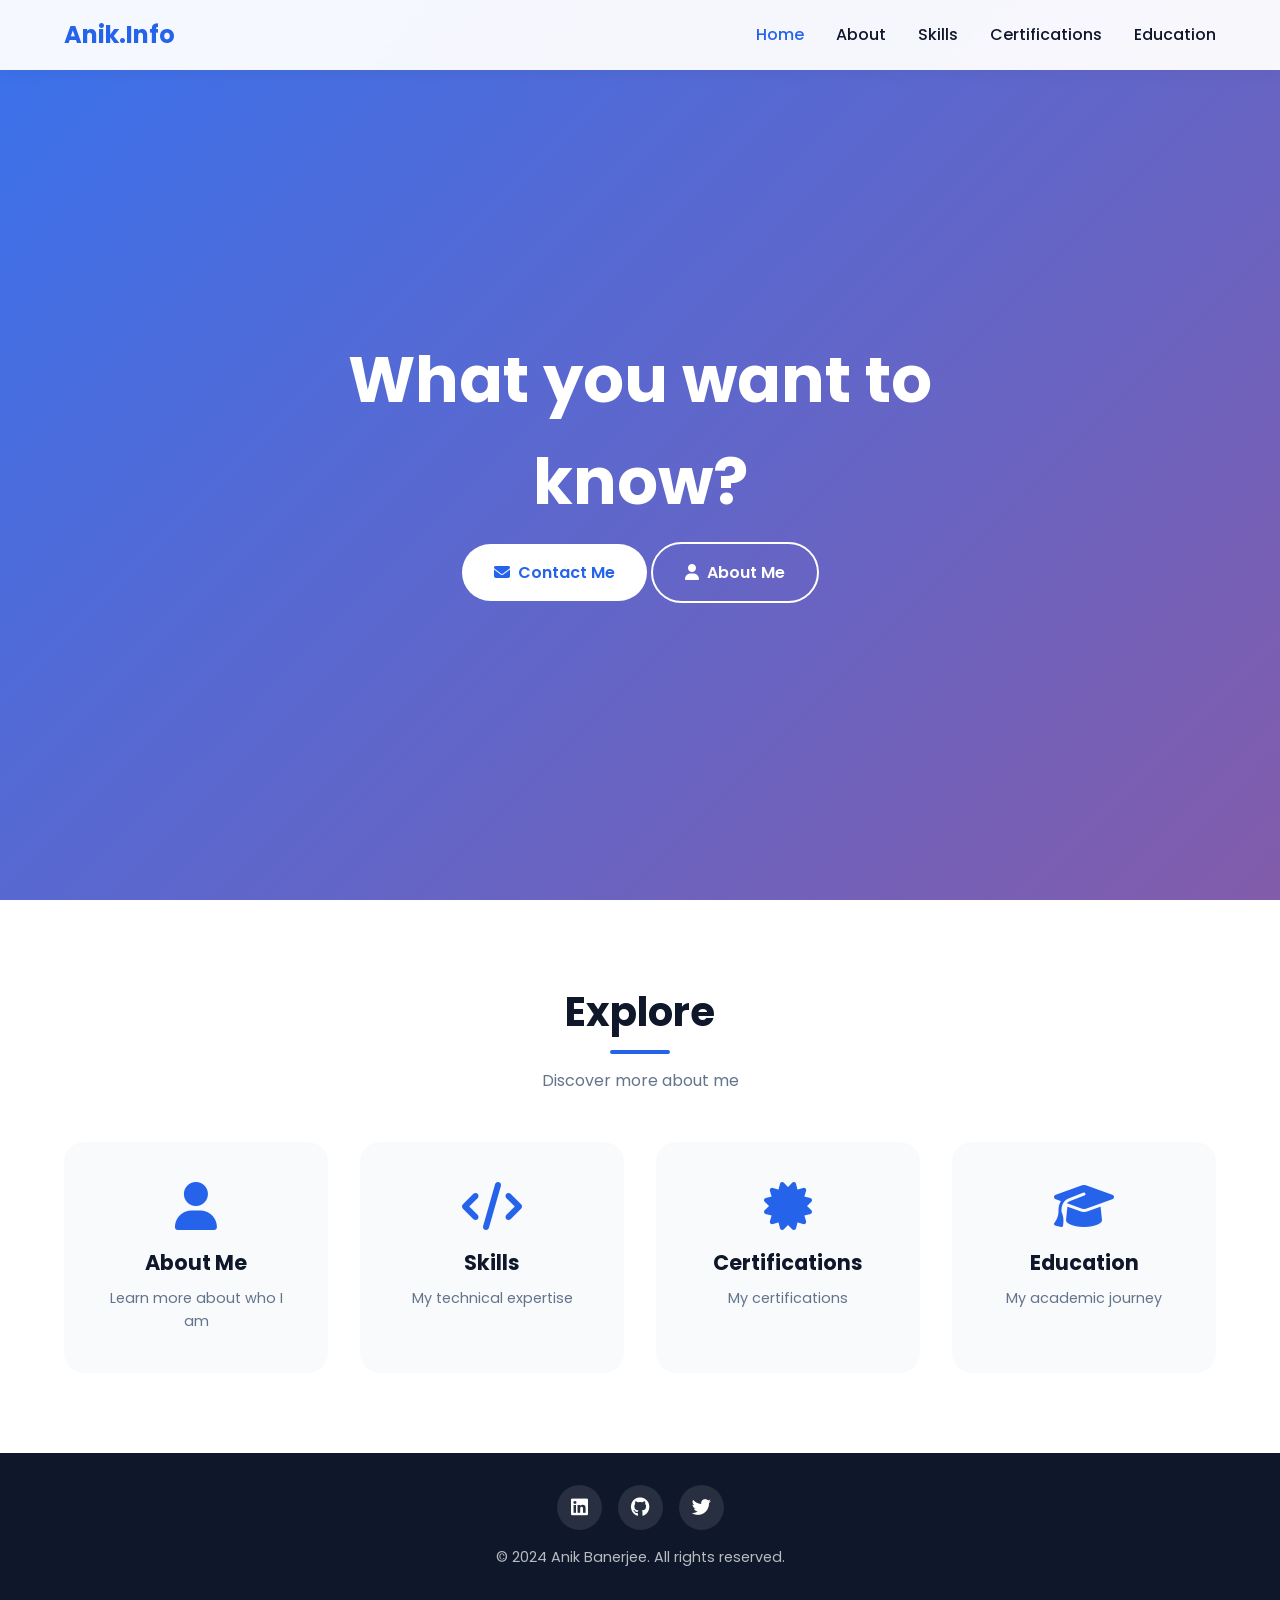
==== index.html @ 547e32c7 "Add files via upload" ====
<!DOCTYPE html>
<html lang="en">
<head>
    <meta charset="UTF-8">
    <meta name="viewport" content="width=device-width, initial-scale=1.0">
    <title>Anik Banerjee | Cybersecurity Specialist</title>
    <link href="https://fonts.googleapis.com/css2?family=Poppins:wght@300;400;500;600;700&display=swap" rel="stylesheet">
    <link rel="stylesheet" href="https://cdnjs.cloudflare.com/ajax/libs/font-awesome/6.4.0/css/all.min.css">
    <style>
        :root {
            --primary: #2563eb;
            --primary-dark: #1d4ed8;
            --secondary: #0f172a;
            --accent: #3b82f6;
            --light: #f8fafc;
            --gray: #64748b;
            --white: #ffffff;
            --shadow: 0 10px 40px rgba(0,0,0,0.1);
        }
        * { margin: 0; padding: 0; box-sizing: border-box; font-family: 'Poppins', sans-serif; }
        html { scroll-behavior: smooth; }
        body { background: var(--light); color: var(--secondary); line-height: 1.6; }

        /* Navigation */
        nav { position: fixed; top: 0; left: 0; right: 0; background: rgba(255,255,255,0.95); backdrop-filter: blur(10px); padding: 1rem 5%; display: flex; justify-content: space-between; align-items: center; z-index: 1000; box-shadow: 0 2px 20px rgba(0,0,0,0.05); }
        .logo { font-size: 1.5rem; font-weight: 700; color: var(--primary); text-decoration: none; }
        .nav-links { display: flex; gap: 2rem; list-style: none; }
        .nav-links a { text-decoration: none; color: var(--secondary); font-weight: 500; transition: 0.3s; }
        .nav-links a:hover, .nav-links a.active { color: var(--primary); }
        .menu-toggle { display: none; font-size: 1.5rem; cursor: pointer; }

        /* Hero Section */
        .hero { min-height: 100vh; display: flex; align-items: center; justify-content: center; padding: 6rem 5% 4rem; position: relative; overflow: hidden; }
        .video-bg { position: absolute; top: 0; left: 0; width: 100%; height: 100%; object-fit: cover; z-index: -2; }
        .video-overlay { position: absolute; top: 0; left: 0; width: 100%; height: 100%; background: linear-gradient(135deg, rgba(37,99,235,0.9) 0%, rgba(118,75,162,0.9) 100%); z-index: -1; }
        .hero-content { text-align: center; color: var(--white); z-index: 1; max-width: 800px; }
        .hero-image { width: 200px; height: 200px; border-radius: 50%; object-fit: cover; margin-bottom: 1.5rem; border: 6px solid rgba(255,255,255,0.4); }
        .hero-content h1 { font-size: 4rem; font-weight: 700; margin-bottom: 0.5rem; }
        .hero-content .title { font-size: 1.5rem; opacity: 0.95; margin-bottom: 1rem; }
        .hero-content .bio { font-size: 1.1rem; opacity: 0.9; max-width: 600px; margin: 0 auto 2rem; line-height: 1.7; }
        .hero-buttons { display: flex; gap: 1rem; justify-content: center; flex-wrap: wrap; }
        .btn { padding: 1rem 2rem; border-radius: 50px; text-decoration: none; font-weight: 600; transition: 0.3s; display: inline-flex; align-items: center; gap: 0.5rem; }
        .btn-primary { background: var(--white); color: var(--primary); }
        .btn-primary:hover { transform: translateY(-3px); box-shadow: 0 10px 30px rgba(0,0,0,0.2); }
        .btn-outline { border: 2px solid var(--white); color: var(--white); }
        .btn-outline:hover { background: var(--white); color: var(--primary); }

        /* Page Header */
        .page-header { background: linear-gradient(135deg, var(--primary), var(--accent)); color: var(--white); padding: 8rem 5% 4rem; text-align: center; }
        .page-header h1 { font-size: 3rem; margin-bottom: 0.5rem; }
        .page-header p { font-size: 1.1rem; opacity: 0.9; }

        /* Section */
        section { padding: 5rem 5%; }
        .section-title { text-align: center; margin-bottom: 3rem; }
        .section-title h2 { font-size: 2.5rem; color: var(--secondary); margin-bottom: 0.5rem; position: relative; display: inline-block; }
        .section-title h2::after { content: ''; position: absolute; bottom: -10px; left: 50%; transform: translateX(-50%); width: 60px; height: 4px; background: var(--primary); border-radius: 2px; }
        .section-title p { color: var(--gray); max-width: 600px; margin: 1rem auto 0; }

        /* Quick Links */
        .quick-links { background: var(--white); }
        .quick-links-grid { display: grid; grid-template-columns: repeat(auto-fit, minmax(250px, 1fr)); gap: 2rem; max-width: 1200px; margin: 0 auto; }
        .quick-link-card { background: var(--light); padding: 2.5rem 2rem; border-radius: 20px; text-decoration: none; color: var(--secondary); text-align: center; transition: 0.3s; }
        .quick-link-card:hover { transform: translateY(-10px); box-shadow: var(--shadow); }
        .quick-link-card i { font-size: 3rem; color: var(--primary); margin-bottom: 1rem; }
        .quick-link-card h3 { font-size: 1.3rem; margin-bottom: 0.5rem; }
        .quick-link-card p { color: var(--gray); font-size: 0.9rem; }

        /* Footer */
        footer { background: var(--secondary); color: var(--white); padding: 2rem 5%; text-align: center; }
        .social-links { display: flex; justify-content: center; gap: 1rem; margin-bottom: 1rem; }
        .social-links a { width: 45px; height: 45px; background: rgba(255,255,255,0.1); border-radius: 50%; display: flex; align-items: center; justify-content: center; color: var(--white); text-decoration: none; font-size: 1.2rem; transition: 0.3s; }
        .social-links a:hover { background: var(--primary); transform: translateY(-3px); }
        footer p { opacity: 0.7; font-size: 0.9rem; }

        @media (max-width: 768px) {
            .nav-links { display: none; position: absolute; top: 100%; left: 0; right: 0; background: var(--white); flex-direction: column; padding: 1rem; gap: 1rem; box-shadow: 0 10px 20px rgba(0,0,0,0.1); }
            .nav-links.active { display: flex; }
            .menu-toggle { display: block; }
            .hero-content h1 { font-size: 2.5rem; }
            .hero-content .title { font-size: 1.2rem; }
            .hero-buttons { flex-direction: column; align-items: center; }
        }
    </style>
</head>
<body>
    <nav>
        <a href="index.html" class="logo">Anik.Info</a>
        <ul class="nav-links">
            <li><a href="index.html" class="active">Home</a></li>
            <li><a href="about.html">About</a></li>
            <li><a href="skills.html">Skills</a></li>
            <li><a href="certifications.html">Certifications</a></li>
            <li><a href="Education.html">Education</a></li>
        
        </ul>
        <div class="menu-toggle"><i class="fas fa-bars"></i></div>
    </nav>

    <section class="hero">
        <video class="video-bg" autoplay muted loop playsinline>
            <source src="videoanik.mp4" type="video/mp4">
        </video>
        <div class="video-overlay"></div>
        
        <div class="hero-content">
            <h1>What you want to know?</h1>
                <a href="contact.html" class="btn btn-primary"><i class="fas fa-envelope"></i> Contact Me</a>
                <a href="about.html" class="btn btn-outline"><i class="fas fa-user"></i> About Me</a>
            </div>
        </div>
    </section>

    <section class="quick-links">
        <div class="section-title">
            <h2>Explore</h2>
            <p>Discover more about me</p>
        </div>
        <div class="quick-links-grid">
            <a href="about.html" class="quick-link-card">
                <i class="fas fa-user"></i>
                <h3>About Me</h3>
                <p>Learn more about who I am</p>
            </a>
            <a href="skills.html" class="quick-link-card">
                <i class="fas fa-code"></i>
                <h3>Skills</h3>
                <p>My technical expertise</p>
            </a>
            <a href="certifications.html" class="quick-link-card">
                <i class="fas fa-certificate"></i>
                <h3>Certifications</h3>
                <p>My certifications</p>
            </a>
            <a href="Education.html" class="quick-link-card">
                <i class="fas fa-graduation-cap"></i>
                <h3>Education</h3>
                <p>My academic journey</p>
            </a>
        </div>
    </section>

    <footer>
        <div class="social-links">
            <a href="#"><i class="fab fa-linkedin"></i></a>
            <a href="#"><i class="fab fa-github"></i></a>
            <a href="#"><i class="fab fa-twitter"></i></a>
        </div>
        <p>&copy; 2024 Anik Banerjee. All rights reserved.</p>
    </footer>

    <script>
        document.querySelector('.menu-toggle').addEventListener('click', () => {
            document.querySelector('.nav-links').classList.toggle('active');
        });
    </script>
</body>
</html>
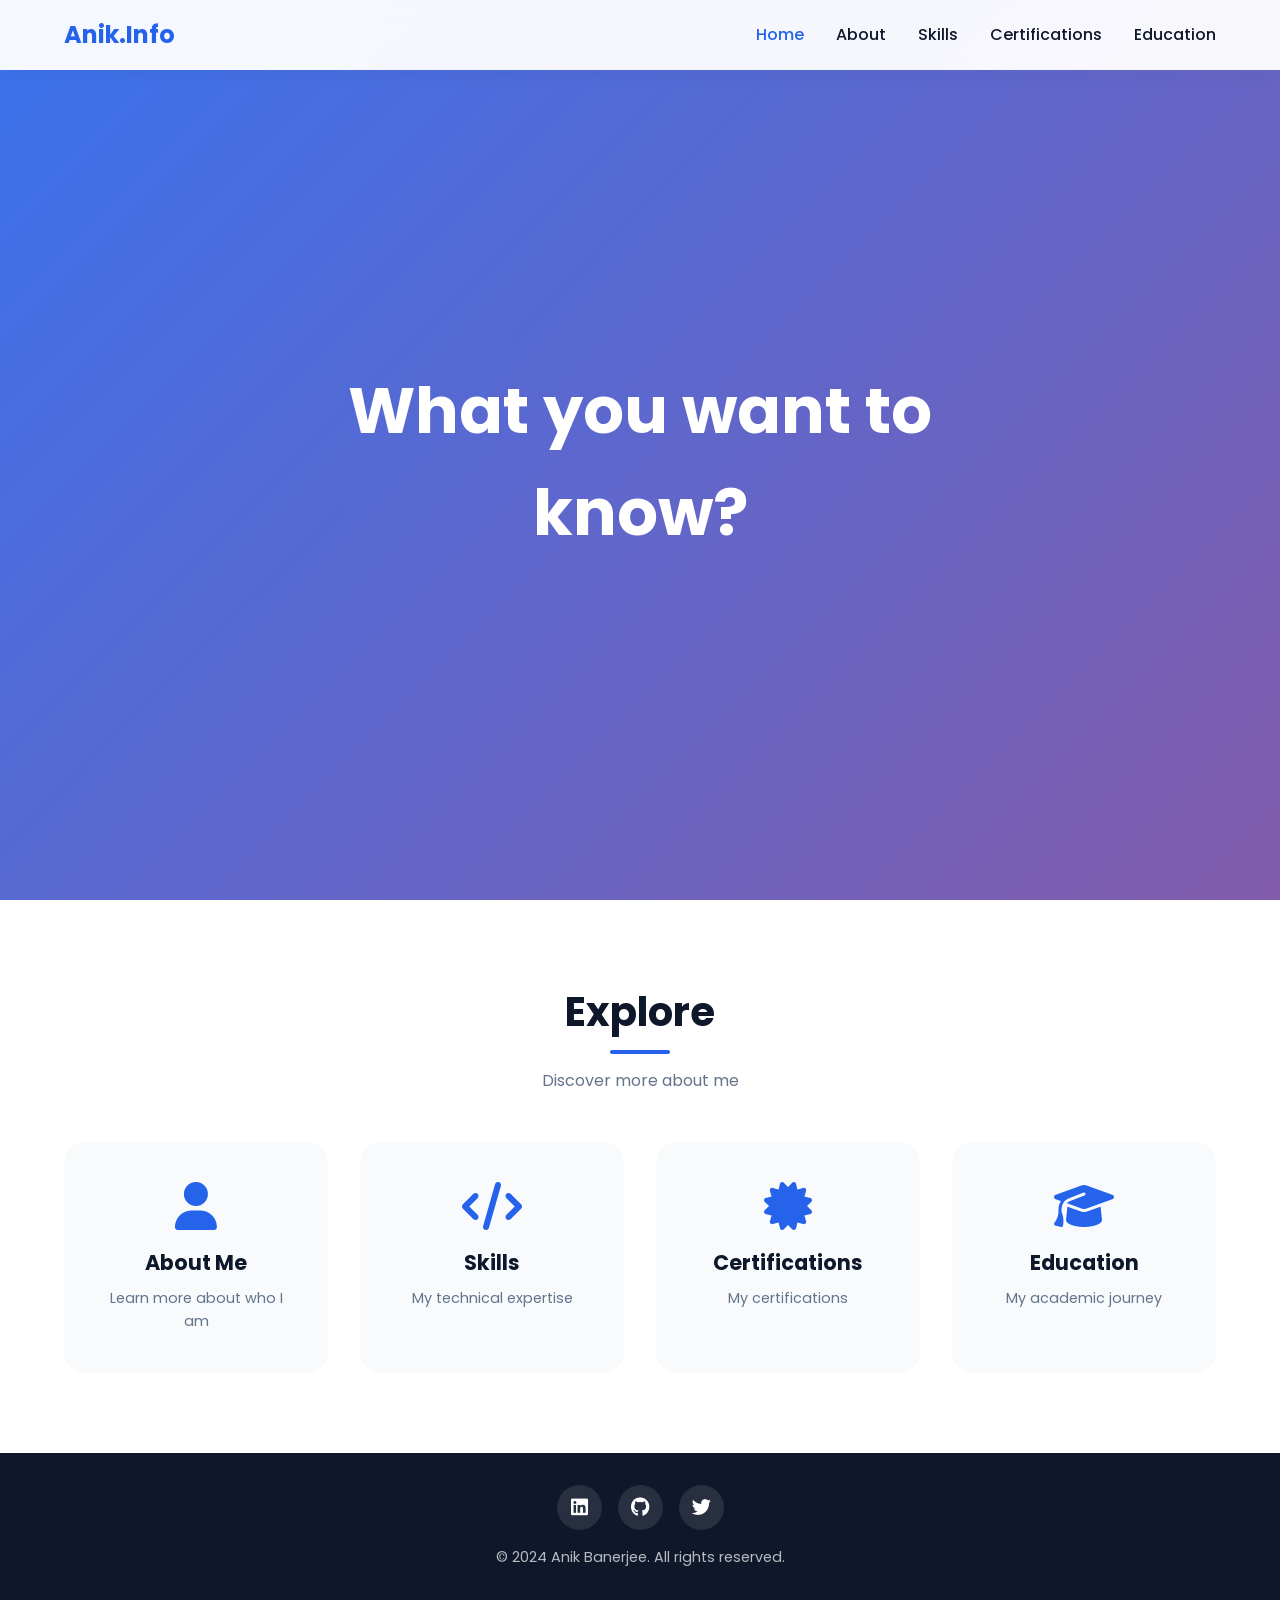
==== commit 3da262b4: "Change title from 'Anik Banerjee' to 'Anonsec'" ====
--- a/index.html
+++ b/index.html
@@ -3,7 +3,7 @@
 <head>
     <meta charset="UTF-8">
     <meta name="viewport" content="width=device-width, initial-scale=1.0">
-    <title>Anik Banerjee | Cybersecurity Specialist</title>
+    <title>Anonsec</title>
     <link href="https://fonts.googleapis.com/css2?family=Poppins:wght@300;400;500;600;700&display=swap" rel="stylesheet">
     <link rel="stylesheet" href="https://cdnjs.cloudflare.com/ajax/libs/font-awesome/6.4.0/css/all.min.css">
     <style>
@@ -105,9 +105,7 @@
         
         <div class="hero-content">
             <h1>What you want to know?</h1>
-                <a href="contact.html" class="btn btn-primary"><i class="fas fa-envelope"></i> Contact Me</a>
-                <a href="about.html" class="btn btn-outline"><i class="fas fa-user"></i> About Me</a>
-            </div>
+        
         </div>
     </section>
 
@@ -155,4 +153,4 @@
         });
     </script>
 </body>
-</html>+</html>
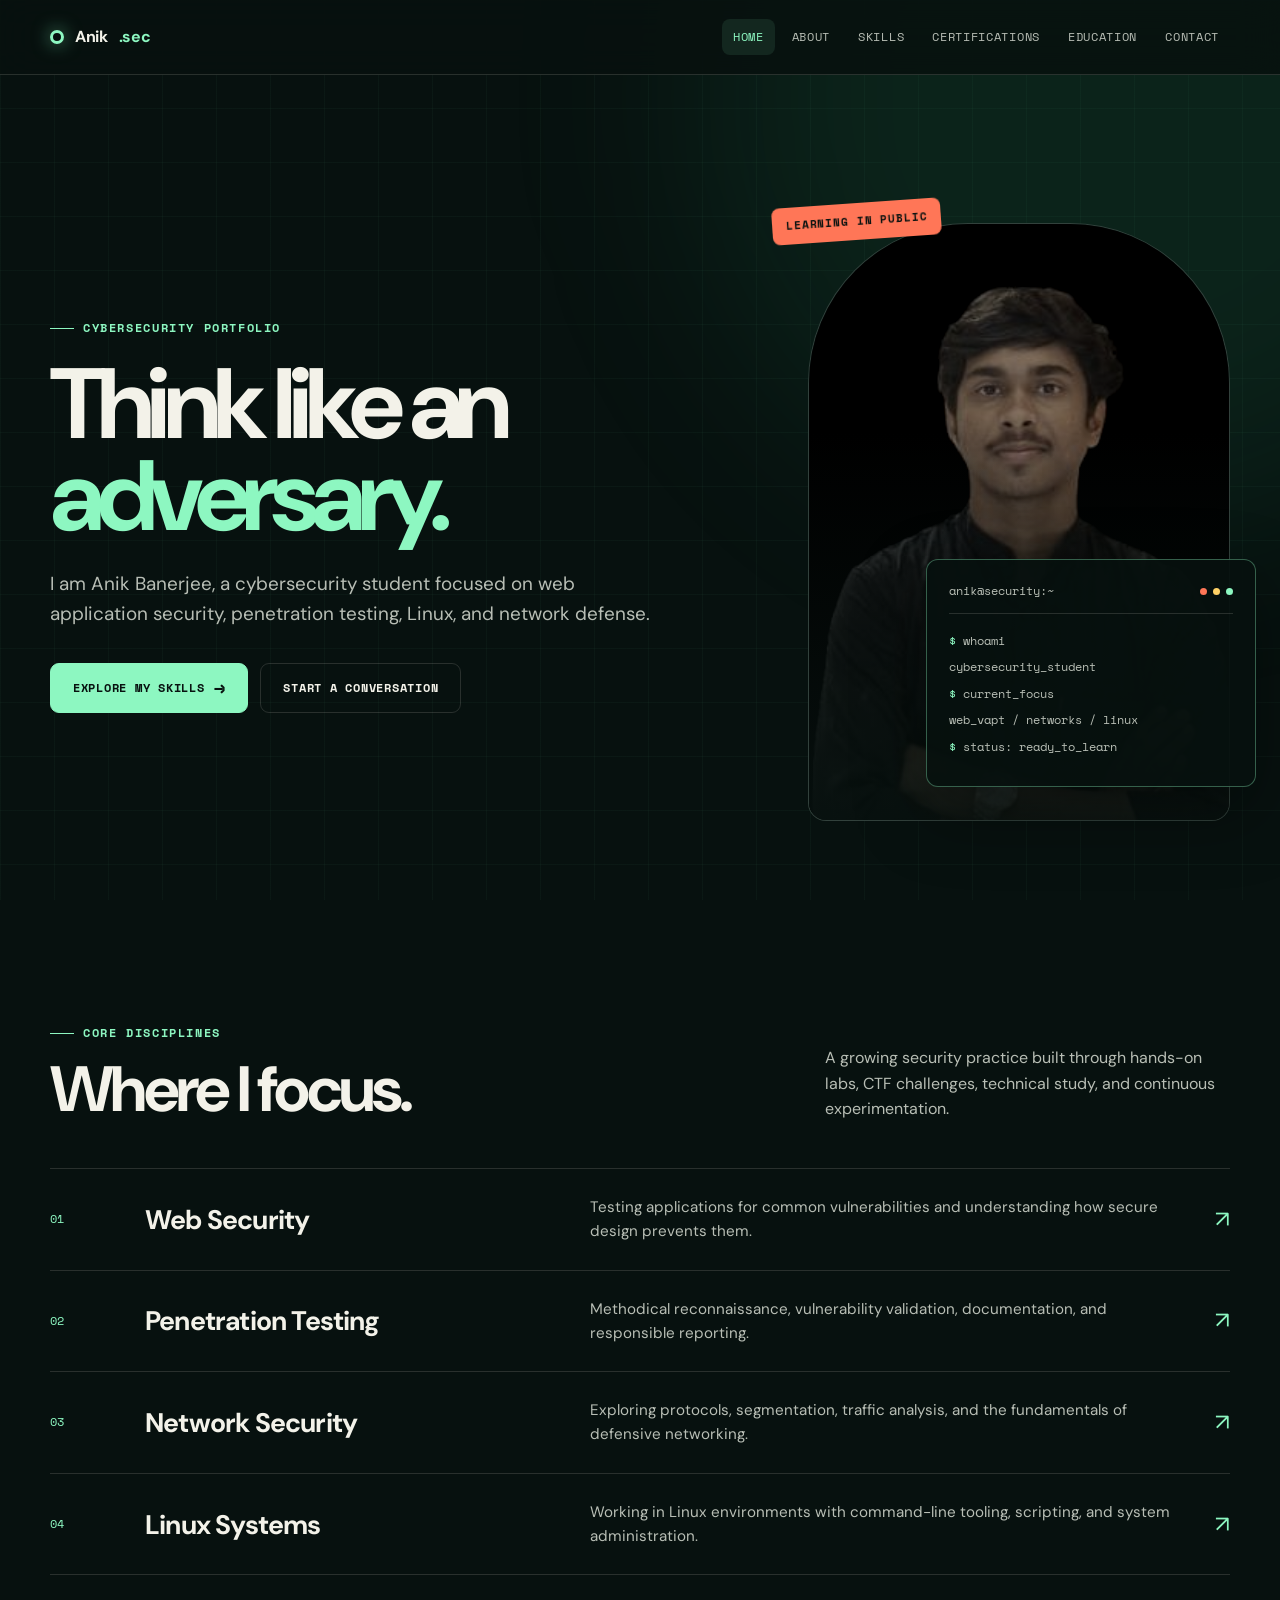
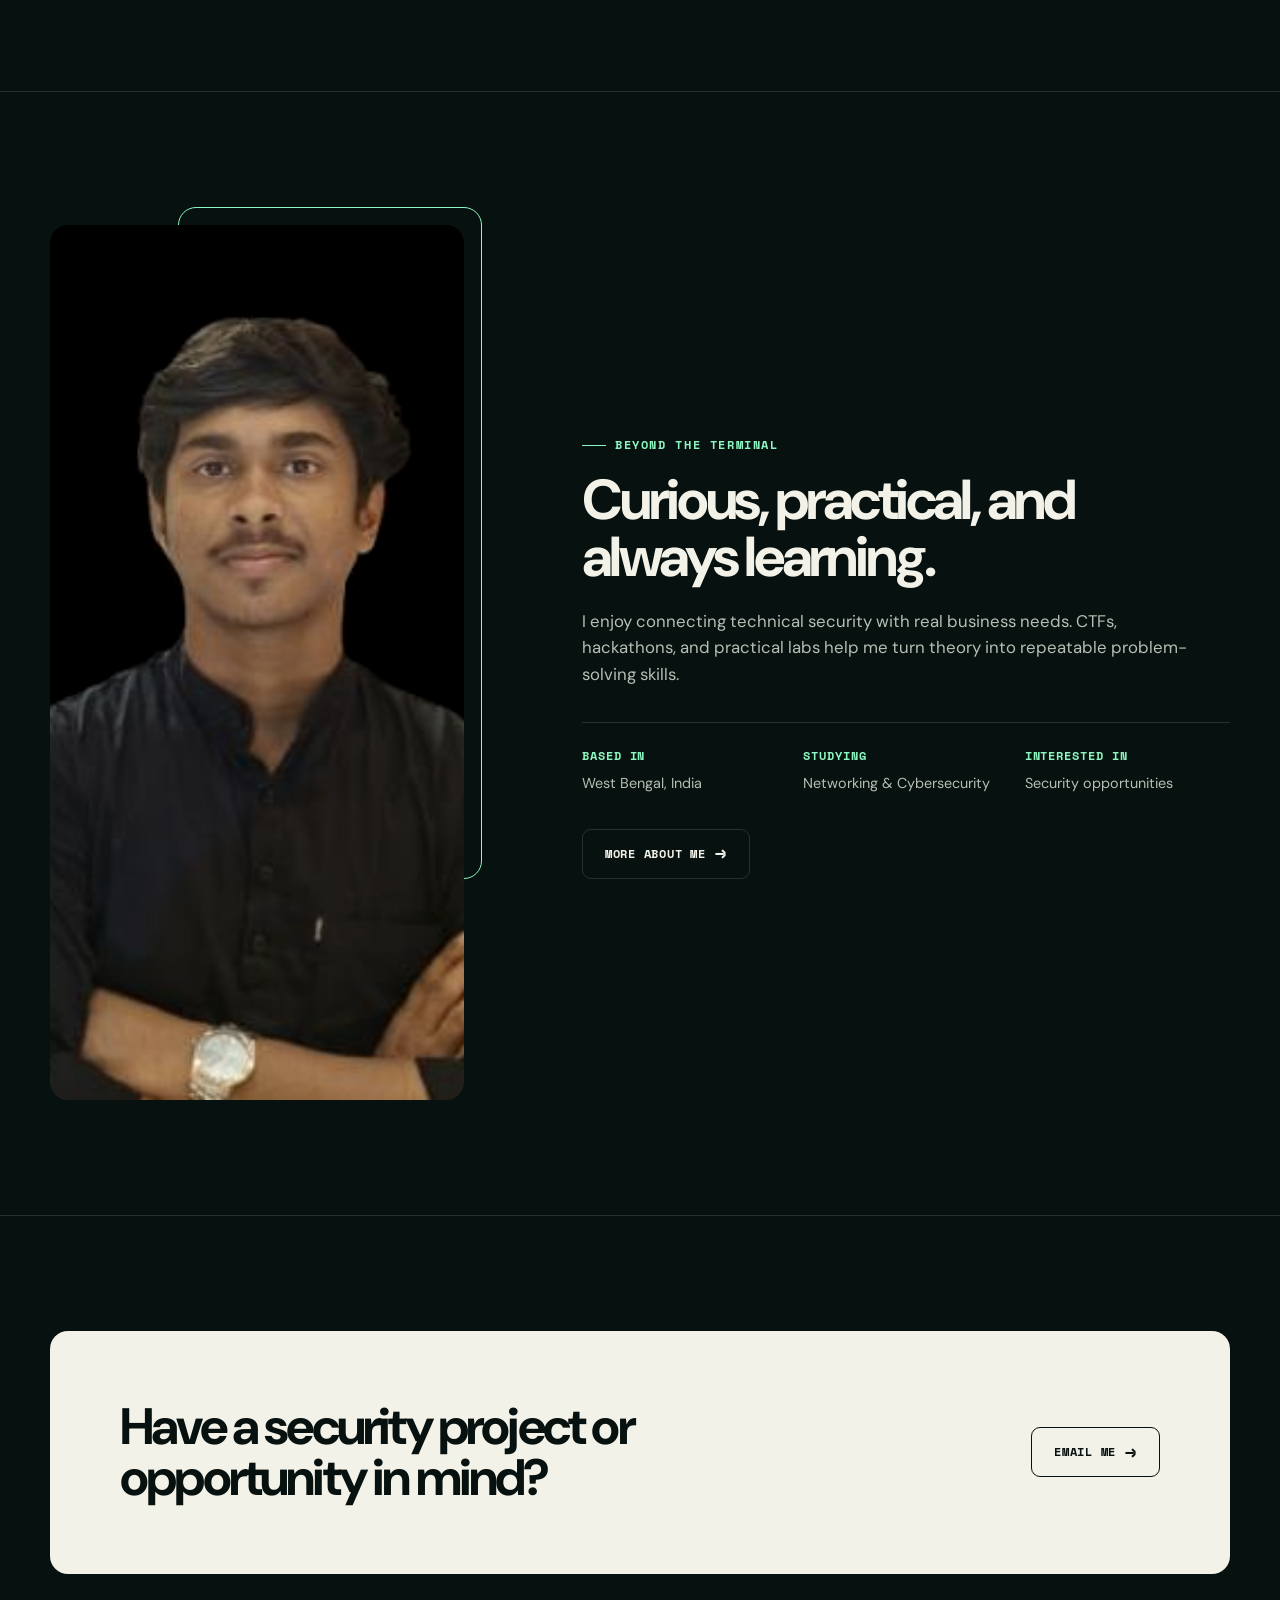
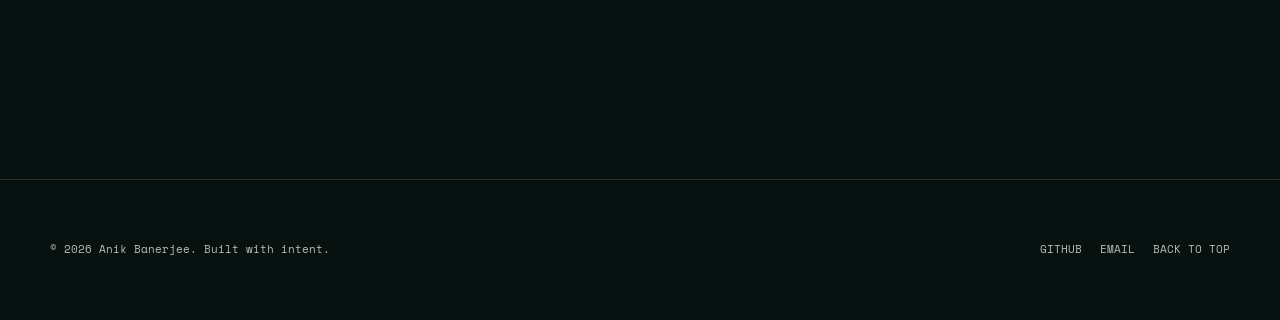
==== commit 3da2d603: "Redesign cybersecurity portfolio" ====
--- a/index.html
+++ b/index.html
@@ -1,156 +1,145 @@
 <!DOCTYPE html>
 <html lang="en">
 <head>
-    <meta charset="UTF-8">
-    <meta name="viewport" content="width=device-width, initial-scale=1.0">
-    <title>Anonsec</title>
-    <link href="https://fonts.googleapis.com/css2?family=Poppins:wght@300;400;500;600;700&display=swap" rel="stylesheet">
-    <link rel="stylesheet" href="https://cdnjs.cloudflare.com/ajax/libs/font-awesome/6.4.0/css/all.min.css">
-    <style>
-        :root {
-            --primary: #2563eb;
-            --primary-dark: #1d4ed8;
-            --secondary: #0f172a;
-            --accent: #3b82f6;
-            --light: #f8fafc;
-            --gray: #64748b;
-            --white: #ffffff;
-            --shadow: 0 10px 40px rgba(0,0,0,0.1);
-        }
-        * { margin: 0; padding: 0; box-sizing: border-box; font-family: 'Poppins', sans-serif; }
-        html { scroll-behavior: smooth; }
-        body { background: var(--light); color: var(--secondary); line-height: 1.6; }
-
-        /* Navigation */
-        nav { position: fixed; top: 0; left: 0; right: 0; background: rgba(255,255,255,0.95); backdrop-filter: blur(10px); padding: 1rem 5%; display: flex; justify-content: space-between; align-items: center; z-index: 1000; box-shadow: 0 2px 20px rgba(0,0,0,0.05); }
-        .logo { font-size: 1.5rem; font-weight: 700; color: var(--primary); text-decoration: none; }
-        .nav-links { display: flex; gap: 2rem; list-style: none; }
-        .nav-links a { text-decoration: none; color: var(--secondary); font-weight: 500; transition: 0.3s; }
-        .nav-links a:hover, .nav-links a.active { color: var(--primary); }
-        .menu-toggle { display: none; font-size: 1.5rem; cursor: pointer; }
-
-        /* Hero Section */
-        .hero { min-height: 100vh; display: flex; align-items: center; justify-content: center; padding: 6rem 5% 4rem; position: relative; overflow: hidden; }
-        .video-bg { position: absolute; top: 0; left: 0; width: 100%; height: 100%; object-fit: cover; z-index: -2; }
-        .video-overlay { position: absolute; top: 0; left: 0; width: 100%; height: 100%; background: linear-gradient(135deg, rgba(37,99,235,0.9) 0%, rgba(118,75,162,0.9) 100%); z-index: -1; }
-        .hero-content { text-align: center; color: var(--white); z-index: 1; max-width: 800px; }
-        .hero-image { width: 200px; height: 200px; border-radius: 50%; object-fit: cover; margin-bottom: 1.5rem; border: 6px solid rgba(255,255,255,0.4); }
-        .hero-content h1 { font-size: 4rem; font-weight: 700; margin-bottom: 0.5rem; }
-        .hero-content .title { font-size: 1.5rem; opacity: 0.95; margin-bottom: 1rem; }
-        .hero-content .bio { font-size: 1.1rem; opacity: 0.9; max-width: 600px; margin: 0 auto 2rem; line-height: 1.7; }
-        .hero-buttons { display: flex; gap: 1rem; justify-content: center; flex-wrap: wrap; }
-        .btn { padding: 1rem 2rem; border-radius: 50px; text-decoration: none; font-weight: 600; transition: 0.3s; display: inline-flex; align-items: center; gap: 0.5rem; }
-        .btn-primary { background: var(--white); color: var(--primary); }
-        .btn-primary:hover { transform: translateY(-3px); box-shadow: 0 10px 30px rgba(0,0,0,0.2); }
-        .btn-outline { border: 2px solid var(--white); color: var(--white); }
-        .btn-outline:hover { background: var(--white); color: var(--primary); }
-
-        /* Page Header */
-        .page-header { background: linear-gradient(135deg, var(--primary), var(--accent)); color: var(--white); padding: 8rem 5% 4rem; text-align: center; }
-        .page-header h1 { font-size: 3rem; margin-bottom: 0.5rem; }
-        .page-header p { font-size: 1.1rem; opacity: 0.9; }
-
-        /* Section */
-        section { padding: 5rem 5%; }
-        .section-title { text-align: center; margin-bottom: 3rem; }
-        .section-title h2 { font-size: 2.5rem; color: var(--secondary); margin-bottom: 0.5rem; position: relative; display: inline-block; }
-        .section-title h2::after { content: ''; position: absolute; bottom: -10px; left: 50%; transform: translateX(-50%); width: 60px; height: 4px; background: var(--primary); border-radius: 2px; }
-        .section-title p { color: var(--gray); max-width: 600px; margin: 1rem auto 0; }
-
-        /* Quick Links */
-        .quick-links { background: var(--white); }
-        .quick-links-grid { display: grid; grid-template-columns: repeat(auto-fit, minmax(250px, 1fr)); gap: 2rem; max-width: 1200px; margin: 0 auto; }
-        .quick-link-card { background: var(--light); padding: 2.5rem 2rem; border-radius: 20px; text-decoration: none; color: var(--secondary); text-align: center; transition: 0.3s; }
-        .quick-link-card:hover { transform: translateY(-10px); box-shadow: var(--shadow); }
-        .quick-link-card i { font-size: 3rem; color: var(--primary); margin-bottom: 1rem; }
-        .quick-link-card h3 { font-size: 1.3rem; margin-bottom: 0.5rem; }
-        .quick-link-card p { color: var(--gray); font-size: 0.9rem; }
-
-        /* Footer */
-        footer { background: var(--secondary); color: var(--white); padding: 2rem 5%; text-align: center; }
-        .social-links { display: flex; justify-content: center; gap: 1rem; margin-bottom: 1rem; }
-        .social-links a { width: 45px; height: 45px; background: rgba(255,255,255,0.1); border-radius: 50%; display: flex; align-items: center; justify-content: center; color: var(--white); text-decoration: none; font-size: 1.2rem; transition: 0.3s; }
-        .social-links a:hover { background: var(--primary); transform: translateY(-3px); }
-        footer p { opacity: 0.7; font-size: 0.9rem; }
-
-        @media (max-width: 768px) {
-            .nav-links { display: none; position: absolute; top: 100%; left: 0; right: 0; background: var(--white); flex-direction: column; padding: 1rem; gap: 1rem; box-shadow: 0 10px 20px rgba(0,0,0,0.1); }
-            .nav-links.active { display: flex; }
-            .menu-toggle { display: block; }
-            .hero-content h1 { font-size: 2.5rem; }
-            .hero-content .title { font-size: 1.2rem; }
-            .hero-buttons { flex-direction: column; align-items: center; }
-        }
-    </style>
+    <meta charset="utf-8">
+    <meta name="viewport" content="width=device-width, initial-scale=1">
+    <meta name="description" content="Cybersecurity portfolio of Anik Banerjee, focused on web security, penetration testing, Linux, and networking.">
+    <meta name="theme-color" content="#07110f">
+    <title>Anik Banerjee | Cybersecurity Portfolio</title>
+    <link rel="stylesheet" href="styles.css">
+    <script src="script.js" defer></script>
 </head>
 <body>
-    <nav>
-        <a href="index.html" class="logo">Anik.Info</a>
-        <ul class="nav-links">
-            <li><a href="index.html" class="active">Home</a></li>
-            <li><a href="about.html">About</a></li>
-            <li><a href="skills.html">Skills</a></li>
-            <li><a href="certifications.html">Certifications</a></li>
-            <li><a href="Education.html">Education</a></li>
-        
-        </ul>
-        <div class="menu-toggle"><i class="fas fa-bars"></i></div>
-    </nav>
+    <a class="skip-link" href="#main-content">Skip to content</a>
+    <header class="site-header">
+        <nav class="nav-shell" aria-label="Main navigation">
+            <a class="brand" href="index.html" aria-label="Anik Banerjee home">
+                <span class="brand-mark" aria-hidden="true"></span>
+                Anik<span>.sec</span>
+            </a>
+            <button class="menu-toggle" type="button" aria-expanded="false" aria-controls="nav-links" aria-label="Toggle navigation"><span></span></button>
+            <ul class="nav-links" id="nav-links">
+                <li><a href="index.html" aria-current="page">Home</a></li>
+                <li><a href="about.html">About</a></li>
+                <li><a href="skills.html">Skills</a></li>
+                <li><a href="certifications.html">Certifications</a></li>
+                <li><a href="education.html">Education</a></li>
+                <li><a href="contact.html">Contact</a></li>
+            </ul>
+        </nav>
+    </header>
 
-    <section class="hero">
-        <video class="video-bg" autoplay muted loop playsinline>
-            <source src="videoanik.mp4" type="video/mp4">
-        </video>
-        <div class="video-overlay"></div>
-        
-        <div class="hero-content">
-            <h1>What you want to know?</h1>
-        
+    <main id="main-content">
+        <div class="page-shell">
+            <section class="hero">
+                <div class="hero-copy" data-reveal>
+                    <span class="eyebrow">Cybersecurity portfolio</span>
+                    <h1>Think like an <span>adversary.</span></h1>
+                    <p>I am Anik Banerjee, a cybersecurity student focused on web application security, penetration testing, Linux, and network defense.</p>
+                    <div class="hero-actions">
+                        <a class="button" href="skills.html">Explore my skills <span class="arrow" aria-hidden="true">&rarr;</span></a>
+                        <a class="button secondary" href="contact.html">Start a conversation</a>
+                    </div>
+                </div>
+
+                <div class="hero-visual" data-reveal>
+                    <span class="status-chip">Learning in public</span>
+                    <div class="media-frame">
+                        <img src="anikimg.jpeg" alt="Anik Banerjee working toward a career in cybersecurity" width="700" height="875">
+                    </div>
+                    <div class="terminal-card">
+                        <div class="terminal-top">
+                            <span>anik@security:~</span>
+                            <span class="terminal-dots" aria-hidden="true"><i></i><i></i><i></i></span>
+                        </div>
+                        <p class="terminal-line"><strong>$</strong> whoami</p>
+                        <p class="terminal-line">cybersecurity_student</p>
+                        <p class="terminal-line"><strong>$</strong> current_focus</p>
+                        <p class="terminal-line">web_vapt / networks / linux</p>
+                        <p class="terminal-line"><strong>$</strong> status: ready_to_learn</p>
+                    </div>
+                </div>
+            </section>
         </div>
-    </section>
 
-    <section class="quick-links">
-        <div class="section-title">
-            <h2>Explore</h2>
-            <p>Discover more about me</p>
+        <section class="section">
+            <div class="page-shell">
+                <div class="section-head" data-reveal>
+                    <div>
+                        <span class="eyebrow">Core disciplines</span>
+                        <h2>Where I focus.</h2>
+                    </div>
+                    <p>A growing security practice built through hands-on labs, CTF challenges, technical study, and continuous experimentation.</p>
+                </div>
+                <div class="expertise-list" data-reveal>
+                    <article class="expertise-item">
+                        <span class="item-number">01</span>
+                        <h3>Web Security</h3>
+                        <p>Testing applications for common vulnerabilities and understanding how secure design prevents them.</p>
+                        <span class="item-arrow" aria-hidden="true">&nearr;</span>
+                    </article>
+                    <article class="expertise-item">
+                        <span class="item-number">02</span>
+                        <h3>Penetration Testing</h3>
+                        <p>Methodical reconnaissance, vulnerability validation, documentation, and responsible reporting.</p>
+                        <span class="item-arrow" aria-hidden="true">&nearr;</span>
+                    </article>
+                    <article class="expertise-item">
+                        <span class="item-number">03</span>
+                        <h3>Network Security</h3>
+                        <p>Exploring protocols, segmentation, traffic analysis, and the fundamentals of defensive networking.</p>
+                        <span class="item-arrow" aria-hidden="true">&nearr;</span>
+                    </article>
+                    <article class="expertise-item">
+                        <span class="item-number">04</span>
+                        <h3>Linux Systems</h3>
+                        <p>Working in Linux environments with command-line tooling, scripting, and system administration.</p>
+                        <span class="item-arrow" aria-hidden="true">&nearr;</span>
+                    </article>
+                </div>
+            </div>
+        </section>
+
+        <section class="section">
+            <div class="page-shell split-feature">
+                <div class="portrait-frame" data-reveal>
+                    <img src="anikimg.jpeg" alt="Portrait of Anik Banerjee" width="700" height="875">
+                </div>
+                <div class="feature-copy" data-reveal>
+                    <span class="eyebrow">Beyond the terminal</span>
+                    <h2>Curious, practical, and always learning.</h2>
+                    <p>I enjoy connecting technical security with real business needs. CTFs, hackathons, and practical labs help me turn theory into repeatable problem-solving skills.</p>
+                    <div class="fact-row">
+                        <div class="fact"><strong>Based in</strong><span>West Bengal, India</span></div>
+                        <div class="fact"><strong>Studying</strong><span>Networking &amp; Cybersecurity</span></div>
+                        <div class="fact"><strong>Interested in</strong><span>Security opportunities</span></div>
+                    </div>
+                    <div class="button-row">
+                        <a class="button secondary" href="about.html">More about me <span class="arrow" aria-hidden="true">&rarr;</span></a>
+                    </div>
+                </div>
+            </div>
+        </section>
+
+        <section class="section">
+            <div class="page-shell">
+                <div class="cta-strip" data-reveal>
+                    <h2>Have a security project or opportunity in mind?</h2>
+                    <a class="button secondary" href="mailto:banerjeeanik888@gmail.com">Email me <span class="arrow" aria-hidden="true">&rarr;</span></a>
+                </div>
+            </div>
+        </section>
+    </main>
+
+    <footer class="site-footer">
+        <div class="footer-shell">
+            <p>&copy; <span data-year></span> Anik Banerjee. Built with intent.</p>
+            <div class="footer-links">
+                <a href="https://github.com/spideyanik" target="_blank" rel="noopener noreferrer">GitHub</a>
+                <a href="mailto:banerjeeanik888@gmail.com">Email</a>
+                <a href="#main-content">Back to top</a>
+            </div>
         </div>
-        <div class="quick-links-grid">
-            <a href="about.html" class="quick-link-card">
-                <i class="fas fa-user"></i>
-                <h3>About Me</h3>
-                <p>Learn more about who I am</p>
-            </a>
-            <a href="skills.html" class="quick-link-card">
-                <i class="fas fa-code"></i>
-                <h3>Skills</h3>
-                <p>My technical expertise</p>
-            </a>
-            <a href="certifications.html" class="quick-link-card">
-                <i class="fas fa-certificate"></i>
-                <h3>Certifications</h3>
-                <p>My certifications</p>
-            </a>
-            <a href="Education.html" class="quick-link-card">
-                <i class="fas fa-graduation-cap"></i>
-                <h3>Education</h3>
-                <p>My academic journey</p>
-            </a>
-        </div>
-    </section>
-
-    <footer>
-        <div class="social-links">
-            <a href="#"><i class="fab fa-linkedin"></i></a>
-            <a href="#"><i class="fab fa-github"></i></a>
-            <a href="#"><i class="fab fa-twitter"></i></a>
-        </div>
-        <p>&copy; 2024 Anik Banerjee. All rights reserved.</p>
     </footer>
-
-    <script>
-        document.querySelector('.menu-toggle').addEventListener('click', () => {
-            document.querySelector('.nav-links').classList.toggle('active');
-        });
-    </script>
 </body>
 </html>
--- a/styles.css
+++ b/styles.css
@@ -0,0 +1,1274 @@
+@import url("https://fonts.googleapis.com/css2?family=DM+Sans:wght@400;500;600;700&family=Space+Mono:wght@400;700&display=swap");
+
+:root {
+    --ink: #07110f;
+    --ink-soft: #0d1d19;
+    --panel: #11241f;
+    --panel-light: #173029;
+    --paper: #f3f2e9;
+    --paper-muted: #b8beb5;
+    --line: rgba(243, 242, 233, 0.14);
+    --signal: #8df7c1;
+    --signal-dark: #51c58a;
+    --alert: #ff7657;
+    --display: "DM Sans", sans-serif;
+    --mono: "Space Mono", monospace;
+    --radius: 18px;
+    --page: min(1180px, calc(100% - 40px));
+}
+
+* {
+    box-sizing: border-box;
+    margin: 0;
+    padding: 0;
+}
+
+html {
+    scroll-behavior: smooth;
+}
+
+body {
+    min-width: 320px;
+    background: var(--ink);
+    color: var(--paper);
+    font-family: var(--display);
+    line-height: 1.6;
+    overflow-x: hidden;
+}
+
+body::before {
+    position: fixed;
+    inset: 0;
+    z-index: -2;
+    background-image:
+        linear-gradient(rgba(141, 247, 193, 0.035) 1px, transparent 1px),
+        linear-gradient(90deg, rgba(141, 247, 193, 0.035) 1px, transparent 1px);
+    background-size: 54px 54px;
+    content: "";
+    pointer-events: none;
+}
+
+body::after {
+    position: fixed;
+    top: -25vw;
+    right: -20vw;
+    z-index: -1;
+    width: 65vw;
+    height: 65vw;
+    border-radius: 50%;
+    background: rgba(50, 196, 132, 0.1);
+    filter: blur(100px);
+    content: "";
+    pointer-events: none;
+}
+
+img,
+video {
+    display: block;
+    max-width: 100%;
+}
+
+a {
+    color: inherit;
+}
+
+button,
+input,
+textarea {
+    font: inherit;
+}
+
+button,
+a {
+    -webkit-tap-highlight-color: transparent;
+}
+
+:focus-visible {
+    outline: 3px solid var(--alert);
+    outline-offset: 4px;
+}
+
+.skip-link {
+    position: fixed;
+    top: 12px;
+    left: 12px;
+    z-index: 2000;
+    padding: 10px 14px;
+    border-radius: 8px;
+    background: var(--signal);
+    color: var(--ink);
+    font-family: var(--mono);
+    font-size: 0.8rem;
+    transform: translateY(-160%);
+    transition: transform 180ms ease;
+}
+
+.skip-link:focus {
+    transform: translateY(0);
+}
+
+.site-header {
+    position: sticky;
+    top: 0;
+    z-index: 1000;
+    border-bottom: 1px solid var(--line);
+    background: rgba(7, 17, 15, 0.86);
+    backdrop-filter: blur(18px);
+}
+
+.nav-shell {
+    width: var(--page);
+    min-height: 74px;
+    margin: 0 auto;
+    display: flex;
+    align-items: center;
+    justify-content: space-between;
+    gap: 24px;
+}
+
+.brand {
+    display: inline-flex;
+    align-items: center;
+    gap: 11px;
+    color: var(--paper);
+    font-weight: 700;
+    text-decoration: none;
+    letter-spacing: -0.02em;
+}
+
+.brand-mark {
+    width: 14px;
+    height: 14px;
+    border: 3px solid var(--signal);
+    border-radius: 50%;
+    box-shadow: 0 0 18px rgba(141, 247, 193, 0.55);
+}
+
+.brand span:last-child {
+    color: var(--signal);
+}
+
+.nav-links {
+    display: flex;
+    align-items: center;
+    gap: 6px;
+    list-style: none;
+}
+
+.nav-links a {
+    display: block;
+    padding: 9px 11px;
+    border-radius: 8px;
+    color: var(--paper-muted);
+    font-family: var(--mono);
+    font-size: 0.72rem;
+    text-decoration: none;
+    text-transform: uppercase;
+    letter-spacing: 0.06em;
+    transition: color 180ms ease, background 180ms ease;
+}
+
+.nav-links a:hover,
+.nav-links a[aria-current="page"] {
+    background: rgba(141, 247, 193, 0.09);
+    color: var(--signal);
+}
+
+.menu-toggle {
+    display: none;
+    width: 44px;
+    height: 44px;
+    border: 1px solid var(--line);
+    border-radius: 10px;
+    background: transparent;
+    color: var(--paper);
+    cursor: pointer;
+}
+
+.menu-toggle span,
+.menu-toggle::before,
+.menu-toggle::after {
+    display: block;
+    width: 20px;
+    height: 2px;
+    margin: 4px auto;
+    background: currentColor;
+    content: "";
+    transition: transform 180ms ease, opacity 180ms ease;
+}
+
+.menu-toggle[aria-expanded="true"] span {
+    opacity: 0;
+}
+
+.menu-toggle[aria-expanded="true"]::before {
+    transform: translateY(6px) rotate(45deg);
+}
+
+.menu-toggle[aria-expanded="true"]::after {
+    transform: translateY(-6px) rotate(-45deg);
+}
+
+.page-shell {
+    width: var(--page);
+    margin: 0 auto;
+}
+
+.eyebrow {
+    display: inline-flex;
+    align-items: center;
+    gap: 9px;
+    color: var(--signal);
+    font-family: var(--mono);
+    font-size: 0.72rem;
+    font-weight: 700;
+    text-transform: uppercase;
+    letter-spacing: 0.14em;
+}
+
+.eyebrow::before {
+    width: 24px;
+    height: 1px;
+    background: currentColor;
+    content: "";
+}
+
+.hero {
+    min-height: calc(100svh - 74px);
+    padding: clamp(70px, 10vw, 130px) 0 80px;
+    display: grid;
+    grid-template-columns: minmax(0, 1.15fr) minmax(330px, 0.85fr);
+    align-items: center;
+    gap: clamp(50px, 8vw, 110px);
+}
+
+.hero-copy h1 {
+    max-width: 780px;
+    margin: 22px 0 26px;
+    font-size: clamp(3.35rem, 7.8vw, 7.4rem);
+    line-height: 0.92;
+    letter-spacing: -0.075em;
+}
+
+.hero-copy h1 span {
+    display: block;
+    color: var(--signal);
+}
+
+.hero-copy > p {
+    max-width: 640px;
+    color: var(--paper-muted);
+    font-size: clamp(1rem, 1.7vw, 1.18rem);
+}
+
+.hero-actions,
+.button-row {
+    margin-top: 34px;
+    display: flex;
+    flex-wrap: wrap;
+    gap: 12px;
+}
+
+.button {
+    min-height: 50px;
+    padding: 0 22px;
+    display: inline-flex;
+    align-items: center;
+    justify-content: center;
+    gap: 9px;
+    border: 1px solid var(--signal);
+    border-radius: 9px;
+    background: var(--signal);
+    color: var(--ink);
+    font-family: var(--mono);
+    font-size: 0.78rem;
+    font-weight: 700;
+    text-decoration: none;
+    text-transform: uppercase;
+    letter-spacing: 0.06em;
+    transition: transform 180ms ease, box-shadow 180ms ease, background 180ms ease;
+}
+
+.button:hover {
+    transform: translateY(-3px);
+    box-shadow: 0 12px 30px rgba(81, 197, 138, 0.22);
+}
+
+.button.secondary {
+    border-color: var(--line);
+    background: transparent;
+    color: var(--paper);
+}
+
+.button.secondary:hover {
+    border-color: var(--paper-muted);
+    box-shadow: none;
+}
+
+.button .arrow {
+    font-size: 1.15rem;
+    line-height: 1;
+}
+
+.hero-visual {
+    position: relative;
+    align-self: stretch;
+    min-height: 530px;
+}
+
+.media-frame {
+    position: absolute;
+    inset: 20px 0 0 36px;
+    overflow: hidden;
+    border: 1px solid var(--line);
+    border-radius: 160px 160px var(--radius) var(--radius);
+    background: var(--panel);
+}
+
+.media-frame video,
+.media-frame img {
+    width: 100%;
+    height: 100%;
+    object-fit: cover;
+    filter: saturate(0.5) contrast(1.08) brightness(0.68);
+}
+
+.media-frame::after {
+    position: absolute;
+    inset: 0;
+    background: linear-gradient(180deg, transparent 35%, rgba(7, 17, 15, 0.9));
+    content: "";
+}
+
+.terminal-card {
+    position: absolute;
+    right: -26px;
+    bottom: 34px;
+    z-index: 2;
+    width: min(330px, 90%);
+    padding: 22px;
+    border: 1px solid rgba(141, 247, 193, 0.35);
+    border-radius: 12px;
+    background: rgba(7, 17, 15, 0.93);
+    box-shadow: 0 26px 70px rgba(0, 0, 0, 0.4);
+    font-family: var(--mono);
+    font-size: 0.72rem;
+}
+
+.terminal-top {
+    margin-bottom: 18px;
+    padding-bottom: 12px;
+    display: flex;
+    align-items: center;
+    justify-content: space-between;
+    border-bottom: 1px solid var(--line);
+    color: var(--paper-muted);
+}
+
+.terminal-dots {
+    display: flex;
+    gap: 6px;
+}
+
+.terminal-dots i {
+    width: 7px;
+    height: 7px;
+    border-radius: 50%;
+    background: var(--alert);
+}
+
+.terminal-dots i:nth-child(2) {
+    background: #ffd166;
+}
+
+.terminal-dots i:nth-child(3) {
+    background: var(--signal);
+}
+
+.terminal-line {
+    margin: 8px 0;
+    color: var(--paper-muted);
+}
+
+.terminal-line strong {
+    color: var(--signal);
+    font-weight: 400;
+}
+
+.status-chip {
+    position: absolute;
+    top: 0;
+    left: 0;
+    z-index: 3;
+    padding: 10px 14px;
+    border-radius: 8px;
+    background: var(--alert);
+    color: var(--ink);
+    font-family: var(--mono);
+    font-size: 0.67rem;
+    font-weight: 700;
+    text-transform: uppercase;
+    letter-spacing: 0.08em;
+    transform: rotate(-4deg);
+}
+
+.section {
+    padding: clamp(72px, 9vw, 120px) 0;
+}
+
+.section + .section {
+    border-top: 1px solid var(--line);
+}
+
+.section-head {
+    margin-bottom: 46px;
+    display: grid;
+    grid-template-columns: 1fr minmax(280px, 0.55fr);
+    align-items: end;
+    gap: 40px;
+}
+
+.section-head h2,
+.page-intro h1 {
+    margin-top: 15px;
+    font-size: clamp(2.45rem, 5vw, 5rem);
+    line-height: 1;
+    letter-spacing: -0.055em;
+}
+
+.section-head > p,
+.page-intro > p {
+    color: var(--paper-muted);
+}
+
+.expertise-list {
+    border-top: 1px solid var(--line);
+}
+
+.expertise-item {
+    padding: 26px 0;
+    display: grid;
+    grid-template-columns: 70px minmax(190px, 0.7fr) 1fr auto;
+    align-items: center;
+    gap: 25px;
+    border-bottom: 1px solid var(--line);
+    transition: padding 180ms ease, background 180ms ease;
+}
+
+.expertise-item:hover {
+    padding-right: 16px;
+    padding-left: 16px;
+    background: rgba(141, 247, 193, 0.035);
+}
+
+.item-number {
+    color: var(--signal);
+    font-family: var(--mono);
+    font-size: 0.72rem;
+}
+
+.expertise-item h3 {
+    font-size: clamp(1.25rem, 2.1vw, 1.75rem);
+    letter-spacing: -0.03em;
+}
+
+.expertise-item p {
+    color: var(--paper-muted);
+    font-size: 0.95rem;
+}
+
+.item-arrow {
+    color: var(--signal);
+    font-size: 1.45rem;
+}
+
+.split-feature {
+    display: grid;
+    grid-template-columns: minmax(280px, 0.8fr) minmax(0, 1.2fr);
+    gap: clamp(40px, 8vw, 100px);
+    align-items: center;
+}
+
+.portrait-frame {
+    position: relative;
+    max-width: 460px;
+    padding: 18px 18px 0 0;
+}
+
+.portrait-frame::before {
+    position: absolute;
+    top: 0;
+    right: 0;
+    width: 70%;
+    height: 75%;
+    border: 1px solid var(--signal);
+    border-radius: var(--radius);
+    content: "";
+}
+
+.portrait-frame img {
+    position: relative;
+    z-index: 1;
+    width: 100%;
+    aspect-ratio: 4 / 5;
+    border-radius: var(--radius);
+    object-fit: cover;
+    filter: saturate(0.78) contrast(1.03);
+}
+
+.feature-copy h2 {
+    margin: 16px 0 22px;
+    font-size: clamp(2.3rem, 4.4vw, 4.4rem);
+    line-height: 1.02;
+    letter-spacing: -0.055em;
+}
+
+.feature-copy > p {
+    max-width: 620px;
+    color: var(--paper-muted);
+    font-size: 1.05rem;
+}
+
+.fact-row {
+    margin-top: 34px;
+    padding-top: 24px;
+    display: grid;
+    grid-template-columns: repeat(3, 1fr);
+    gap: 16px;
+    border-top: 1px solid var(--line);
+}
+
+.fact strong,
+.fact span {
+    display: block;
+}
+
+.fact strong {
+    color: var(--signal);
+    font-family: var(--mono);
+    font-size: 0.72rem;
+    text-transform: uppercase;
+    letter-spacing: 0.08em;
+}
+
+.fact span {
+    margin-top: 6px;
+    color: var(--paper-muted);
+    font-size: 0.9rem;
+}
+
+.page-intro {
+    padding: clamp(75px, 10vw, 130px) 0 clamp(60px, 8vw, 100px);
+    display: grid;
+    grid-template-columns: minmax(0, 1fr) minmax(280px, 0.42fr);
+    align-items: end;
+    gap: 50px;
+    border-bottom: 1px solid var(--line);
+}
+
+.page-intro h1 {
+    max-width: 760px;
+}
+
+.page-intro .intro-aside {
+    padding-left: 22px;
+    border-left: 1px solid var(--signal);
+}
+
+.intro-aside strong {
+    display: block;
+    margin-top: 12px;
+    color: var(--paper);
+}
+
+.info-band {
+    display: grid;
+    grid-template-columns: repeat(3, 1fr);
+    border: 1px solid var(--line);
+    border-radius: var(--radius);
+    overflow: hidden;
+}
+
+.info-band > div {
+    padding: 24px;
+}
+
+.info-band > div + div {
+    border-left: 1px solid var(--line);
+}
+
+.info-band small {
+    display: block;
+    margin-bottom: 8px;
+    color: var(--signal);
+    font-family: var(--mono);
+    font-size: 0.65rem;
+    text-transform: uppercase;
+    letter-spacing: 0.1em;
+}
+
+.info-band a {
+    text-decoration-color: var(--signal);
+    text-underline-offset: 4px;
+}
+
+.story-grid {
+    display: grid;
+    grid-template-columns: minmax(260px, 0.55fr) minmax(0, 1fr);
+    gap: clamp(50px, 9vw, 120px);
+}
+
+.sticky-title {
+    position: sticky;
+    top: 120px;
+    align-self: start;
+}
+
+.sticky-title h2 {
+    margin-top: 16px;
+    font-size: clamp(2.2rem, 4vw, 4rem);
+    line-height: 1;
+    letter-spacing: -0.05em;
+}
+
+.story-copy p {
+    margin-bottom: 25px;
+    color: var(--paper-muted);
+    font-size: clamp(1rem, 1.6vw, 1.15rem);
+}
+
+.story-copy p:first-child {
+    color: var(--paper);
+    font-size: clamp(1.25rem, 2vw, 1.55rem);
+    line-height: 1.5;
+}
+
+.values-grid {
+    display: grid;
+    grid-template-columns: repeat(3, 1fr);
+    gap: 18px;
+}
+
+.value-card,
+.skill-group,
+.cert-card,
+.contact-card {
+    border: 1px solid var(--line);
+    border-radius: var(--radius);
+    background: rgba(17, 36, 31, 0.72);
+}
+
+.value-card {
+    min-height: 260px;
+    padding: 28px;
+    display: flex;
+    flex-direction: column;
+    justify-content: space-between;
+}
+
+.value-card .symbol {
+    color: var(--signal);
+    font-family: var(--mono);
+    font-size: 1.25rem;
+}
+
+.value-card h3 {
+    margin-bottom: 10px;
+    font-size: 1.4rem;
+}
+
+.value-card p {
+    color: var(--paper-muted);
+    font-size: 0.92rem;
+}
+
+.skill-layout {
+    display: grid;
+    grid-template-columns: repeat(2, 1fr);
+    gap: 20px;
+}
+
+.skill-group {
+    padding: clamp(24px, 4vw, 38px);
+}
+
+.skill-group:nth-child(3) {
+    grid-column: 1 / -1;
+}
+
+.skill-group-head {
+    margin-bottom: 28px;
+    display: flex;
+    justify-content: space-between;
+    gap: 20px;
+}
+
+.skill-group-head span {
+    color: var(--signal);
+    font-family: var(--mono);
+    font-size: 0.72rem;
+}
+
+.skill-group h2 {
+    font-size: clamp(1.6rem, 3vw, 2.4rem);
+    letter-spacing: -0.04em;
+}
+
+.skill-list {
+    list-style: none;
+}
+
+.skill-list li {
+    padding: 17px 0;
+    display: flex;
+    justify-content: space-between;
+    gap: 24px;
+    border-top: 1px solid var(--line);
+}
+
+.skill-list strong {
+    font-weight: 500;
+}
+
+.skill-list span {
+    color: var(--paper-muted);
+    font-family: var(--mono);
+    font-size: 0.68rem;
+    text-align: right;
+    text-transform: uppercase;
+}
+
+.tool-cloud {
+    display: flex;
+    flex-wrap: wrap;
+    gap: 10px;
+}
+
+.tool-cloud span {
+    padding: 9px 13px;
+    border: 1px solid var(--line);
+    border-radius: 999px;
+    color: var(--paper-muted);
+    font-family: var(--mono);
+    font-size: 0.7rem;
+}
+
+.timeline {
+    position: relative;
+    max-width: 930px;
+    margin-left: auto;
+}
+
+.timeline::before {
+    position: absolute;
+    top: 7px;
+    bottom: 0;
+    left: 9px;
+    width: 1px;
+    background: var(--line);
+    content: "";
+}
+
+.timeline-item {
+    position: relative;
+    padding: 0 0 64px 58px;
+}
+
+.timeline-item:last-child {
+    padding-bottom: 0;
+}
+
+.timeline-dot {
+    position: absolute;
+    top: 6px;
+    left: 4px;
+    width: 11px;
+    height: 11px;
+    border: 2px solid var(--ink);
+    border-radius: 50%;
+    background: var(--signal);
+    box-shadow: 0 0 0 4px rgba(141, 247, 193, 0.22);
+}
+
+.timeline-meta {
+    margin-bottom: 14px;
+    display: flex;
+    flex-wrap: wrap;
+    align-items: center;
+    gap: 12px;
+    color: var(--signal);
+    font-family: var(--mono);
+    font-size: 0.7rem;
+    text-transform: uppercase;
+    letter-spacing: 0.08em;
+}
+
+.timeline-meta .badge {
+    padding: 5px 9px;
+    border-radius: 99px;
+    background: rgba(141, 247, 193, 0.12);
+}
+
+.timeline-item h2 {
+    margin-bottom: 4px;
+    font-size: clamp(1.7rem, 3vw, 2.6rem);
+    letter-spacing: -0.04em;
+}
+
+.timeline-item h3 {
+    margin-bottom: 18px;
+    color: var(--paper-muted);
+    font-size: 1rem;
+    font-weight: 500;
+}
+
+.timeline-item p {
+    max-width: 720px;
+    color: var(--paper-muted);
+}
+
+.timeline-tags {
+    margin-top: 20px;
+    display: flex;
+    flex-wrap: wrap;
+    gap: 8px;
+}
+
+.timeline-tags span {
+    padding: 6px 9px;
+    border: 1px solid var(--line);
+    border-radius: 6px;
+    color: var(--paper-muted);
+    font-family: var(--mono);
+    font-size: 0.65rem;
+}
+
+.cert-list {
+    display: grid;
+    grid-template-columns: repeat(2, 1fr);
+    gap: 20px;
+}
+
+.cert-card {
+    position: relative;
+    min-height: 330px;
+    padding: clamp(26px, 4vw, 38px);
+    display: flex;
+    flex-direction: column;
+    overflow: hidden;
+    transition: border-color 180ms ease, transform 180ms ease;
+}
+
+.cert-card:hover {
+    border-color: rgba(141, 247, 193, 0.48);
+    transform: translateY(-4px);
+}
+
+.cert-card::after {
+    position: absolute;
+    top: -46px;
+    right: -30px;
+    width: 130px;
+    height: 130px;
+    border: 1px solid rgba(141, 247, 193, 0.15);
+    border-radius: 50%;
+    content: "";
+}
+
+.cert-top {
+    display: flex;
+    align-items: center;
+    justify-content: space-between;
+    gap: 20px;
+    color: var(--signal);
+    font-family: var(--mono);
+    font-size: 0.7rem;
+    text-transform: uppercase;
+}
+
+.cert-card h2 {
+    max-width: 440px;
+    margin: 42px 0 10px;
+    font-size: clamp(1.45rem, 2.7vw, 2.15rem);
+    line-height: 1.15;
+    letter-spacing: -0.04em;
+}
+
+.cert-provider {
+    color: var(--alert);
+    font-family: var(--mono);
+    font-size: 0.75rem;
+}
+
+.cert-card > p:not(.cert-provider) {
+    max-width: 520px;
+    margin: 18px 0 28px;
+    color: var(--paper-muted);
+    font-size: 0.92rem;
+}
+
+.text-link {
+    width: fit-content;
+    margin-top: auto;
+    color: var(--signal);
+    font-family: var(--mono);
+    font-size: 0.72rem;
+    font-weight: 700;
+    text-decoration: none;
+    text-transform: uppercase;
+    letter-spacing: 0.06em;
+}
+
+.text-link:hover {
+    text-decoration: underline;
+    text-underline-offset: 5px;
+}
+
+.contact-grid {
+    display: grid;
+    grid-template-columns: 1.1fr 0.9fr;
+    gap: 20px;
+}
+
+.contact-card {
+    padding: clamp(28px, 5vw, 52px);
+}
+
+.contact-card.primary {
+    min-height: 430px;
+    display: flex;
+    flex-direction: column;
+    justify-content: space-between;
+    background: var(--signal);
+    color: var(--ink);
+}
+
+.contact-card.primary .eyebrow {
+    color: var(--ink);
+}
+
+.contact-card.primary h2 {
+    max-width: 570px;
+    margin-top: 18px;
+    font-size: clamp(2.3rem, 4.8vw, 4.8rem);
+    line-height: 0.98;
+    letter-spacing: -0.06em;
+}
+
+.contact-card.primary a {
+    width: fit-content;
+    font-family: var(--mono);
+    font-size: clamp(0.78rem, 1.5vw, 1rem);
+    font-weight: 700;
+    text-decoration-thickness: 2px;
+    text-underline-offset: 7px;
+}
+
+.contact-options {
+    display: grid;
+    gap: 20px;
+}
+
+.contact-card h3 {
+    margin-bottom: 10px;
+    font-size: 1.4rem;
+}
+
+.contact-card p {
+    color: var(--paper-muted);
+}
+
+.contact-card .text-link {
+    display: inline-block;
+    margin-top: 24px;
+}
+
+.availability {
+    margin-top: 18px;
+    display: flex;
+    align-items: center;
+    gap: 10px;
+    color: var(--paper-muted);
+    font-family: var(--mono);
+    font-size: 0.7rem;
+    text-transform: uppercase;
+}
+
+.availability::before {
+    width: 9px;
+    height: 9px;
+    border-radius: 50%;
+    background: var(--signal);
+    box-shadow: 0 0 0 5px rgba(141, 247, 193, 0.09);
+    content: "";
+}
+
+.cta-strip {
+    padding: clamp(44px, 6vw, 70px);
+    display: grid;
+    grid-template-columns: 1fr auto;
+    align-items: center;
+    gap: 40px;
+    border-radius: var(--radius);
+    background: var(--paper);
+    color: var(--ink);
+}
+
+.cta-strip h2 {
+    max-width: 700px;
+    font-size: clamp(2rem, 4vw, 4rem);
+    line-height: 1;
+    letter-spacing: -0.055em;
+}
+
+.cta-strip .button.secondary {
+    border-color: var(--ink);
+    color: var(--ink);
+}
+
+.site-footer {
+    margin-top: 90px;
+    border-top: 1px solid var(--line);
+}
+
+.footer-shell {
+    width: var(--page);
+    min-height: 140px;
+    margin: 0 auto;
+    display: flex;
+    align-items: center;
+    justify-content: space-between;
+    gap: 24px;
+}
+
+.footer-shell p,
+.footer-links a {
+    color: var(--paper-muted);
+    font-family: var(--mono);
+    font-size: 0.68rem;
+}
+
+.footer-links {
+    display: flex;
+    flex-wrap: wrap;
+    gap: 18px;
+}
+
+.footer-links a {
+    text-decoration: none;
+    text-transform: uppercase;
+}
+
+.footer-links a:hover {
+    color: var(--signal);
+}
+
+[data-reveal] {
+    opacity: 0;
+    transform: translateY(24px);
+    transition: opacity 600ms ease, transform 600ms ease;
+}
+
+[data-reveal].is-visible {
+    opacity: 1;
+    transform: translateY(0);
+}
+
+@media (max-width: 900px) {
+    :root {
+        --page: min(100% - 32px, 720px);
+    }
+
+    .menu-toggle {
+        display: block;
+    }
+
+    .nav-links {
+        position: absolute;
+        top: 74px;
+        right: 16px;
+        left: 16px;
+        padding: 12px;
+        display: none;
+        flex-direction: column;
+        align-items: stretch;
+        border: 1px solid var(--line);
+        border-radius: 12px;
+        background: var(--ink-soft);
+        box-shadow: 0 22px 60px rgba(0, 0, 0, 0.35);
+    }
+
+    .nav-links.is-open {
+        display: flex;
+    }
+
+    .nav-links a {
+        padding: 13px;
+    }
+
+    .hero {
+        min-height: auto;
+        grid-template-columns: 1fr;
+    }
+
+    .hero-visual {
+        min-height: 570px;
+    }
+
+    .media-frame {
+        right: 40px;
+    }
+
+    .terminal-card {
+        right: 0;
+    }
+
+    .section-head,
+    .page-intro,
+    .story-grid {
+        grid-template-columns: 1fr;
+    }
+
+    .section-head {
+        gap: 20px;
+    }
+
+    .page-intro {
+        align-items: start;
+        gap: 34px;
+    }
+
+    .sticky-title {
+        position: static;
+    }
+
+    .split-feature {
+        grid-template-columns: 0.8fr 1.2fr;
+        gap: 45px;
+    }
+
+    .values-grid {
+        grid-template-columns: 1fr;
+    }
+
+    .value-card {
+        min-height: 210px;
+    }
+
+    .info-band {
+        grid-template-columns: 1fr;
+    }
+
+    .info-band > div + div {
+        border-top: 1px solid var(--line);
+        border-left: 0;
+    }
+
+    .skill-layout,
+    .cert-list,
+    .contact-grid {
+        grid-template-columns: 1fr;
+    }
+
+    .skill-group:nth-child(3) {
+        grid-column: auto;
+    }
+}
+
+@media (max-width: 640px) {
+    :root {
+        --page: calc(100% - 28px);
+    }
+
+    .brand {
+        font-size: 0.95rem;
+    }
+
+    .hero-copy h1 {
+        font-size: clamp(3.2rem, 16vw, 5rem);
+    }
+
+    .hero-visual {
+        min-height: 490px;
+    }
+
+    .media-frame {
+        inset: 18px 18px 0;
+        border-radius: 100px 100px var(--radius) var(--radius);
+    }
+
+    .status-chip {
+        left: 4px;
+    }
+
+    .terminal-card {
+        right: 0;
+        bottom: 18px;
+        width: 92%;
+    }
+
+    .expertise-item {
+        grid-template-columns: 42px 1fr auto;
+        gap: 12px;
+    }
+
+    .expertise-item p {
+        display: none;
+    }
+
+    .split-feature {
+        grid-template-columns: 1fr;
+    }
+
+    .portrait-frame {
+        max-width: 340px;
+    }
+
+    .fact-row {
+        grid-template-columns: 1fr;
+    }
+
+    .skill-list li {
+        flex-direction: column;
+        gap: 5px;
+    }
+
+    .skill-list span {
+        text-align: left;
+    }
+
+    .timeline-item {
+        padding-left: 42px;
+    }
+
+    .cta-strip {
+        grid-template-columns: 1fr;
+    }
+
+    .footer-shell {
+        padding: 36px 0;
+        flex-direction: column;
+        align-items: flex-start;
+        justify-content: center;
+    }
+}
+
+@media (prefers-reduced-motion: reduce) {
+    html {
+        scroll-behavior: auto;
+    }
+
+    *,
+    *::before,
+    *::after {
+        scroll-behavior: auto !important;
+        transition-duration: 0.01ms !important;
+        animation-duration: 0.01ms !important;
+        animation-iteration-count: 1 !important;
+    }
+
+    [data-reveal] {
+        opacity: 1;
+        transform: none;
+    }
+}
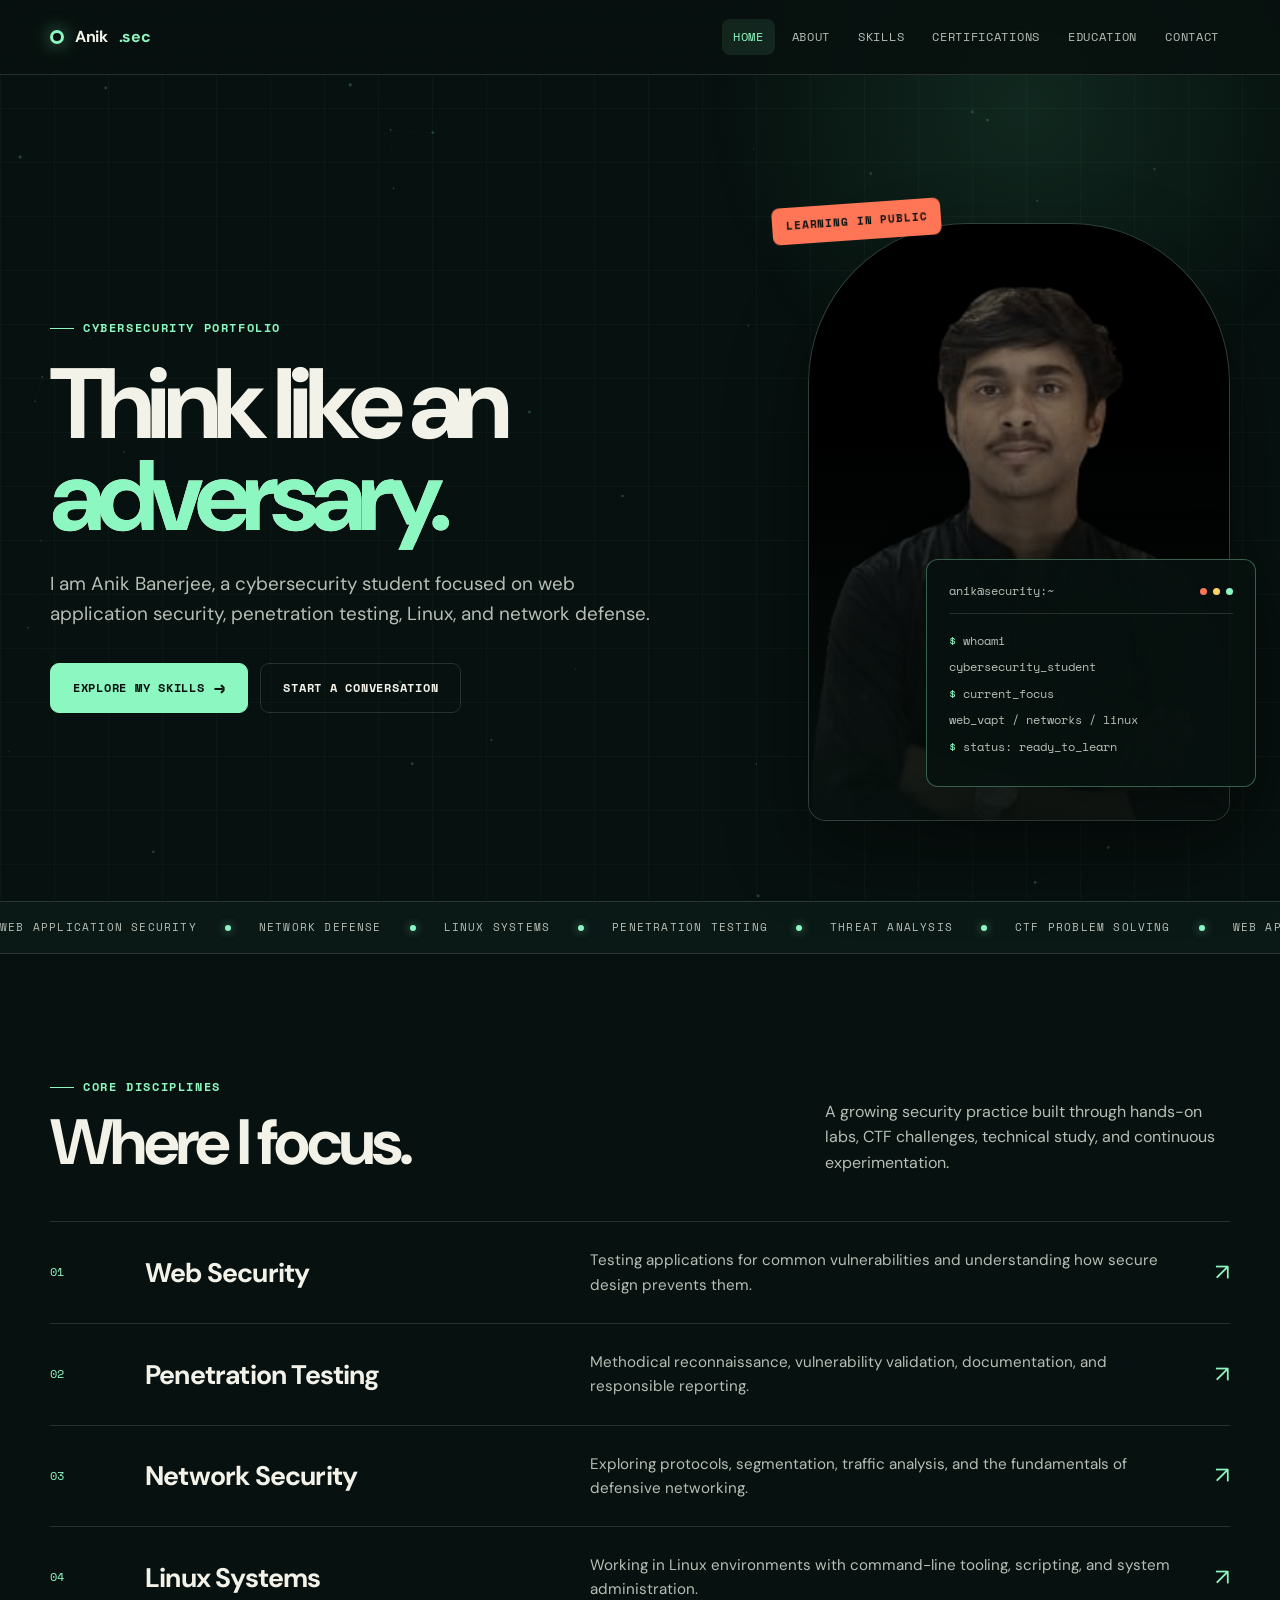
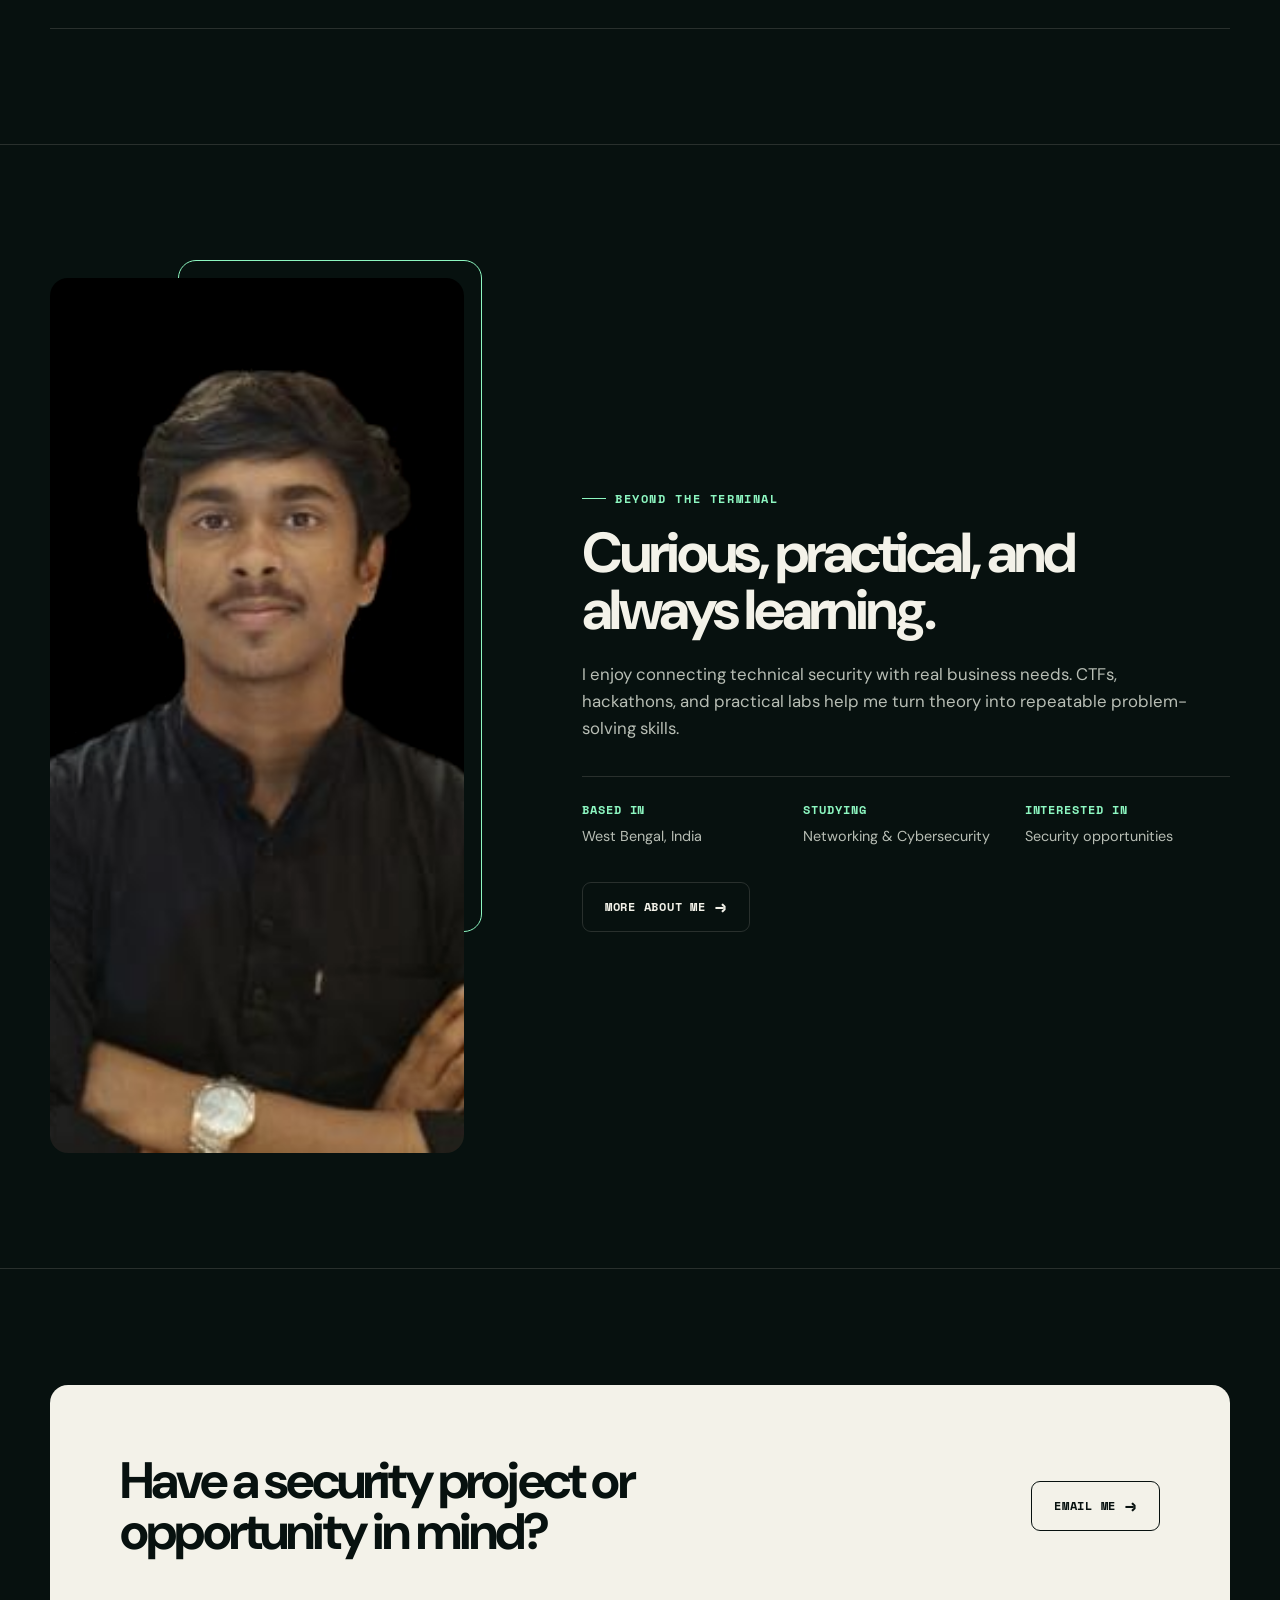
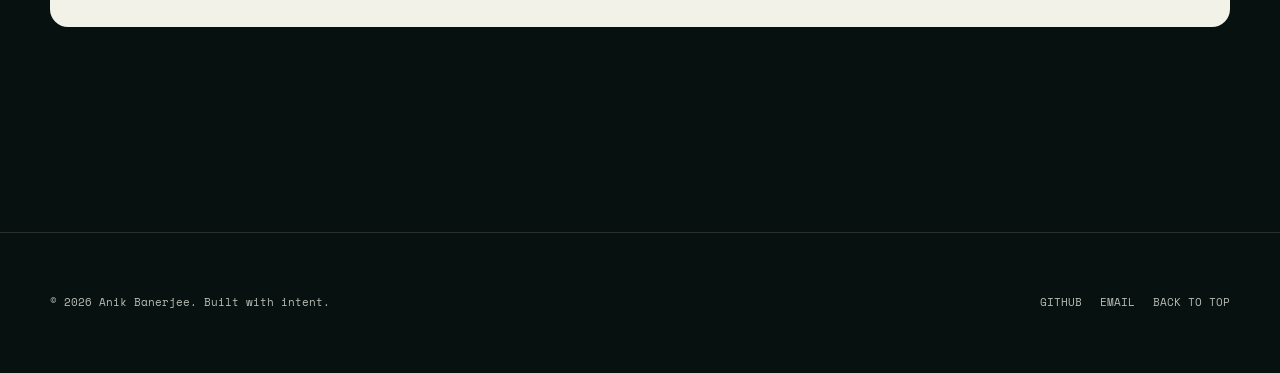
==== commit 7d66f292: "Add interactive portfolio animations" ====
--- a/index.html
+++ b/index.html
@@ -60,6 +60,23 @@
                     </div>
                 </div>
             </section>
+        </div>
+
+        <div class="security-ticker" aria-hidden="true">
+            <div class="ticker-track">
+                <span>Web application security</span>
+                <span>Network defense</span>
+                <span>Linux systems</span>
+                <span>Penetration testing</span>
+                <span>Threat analysis</span>
+                <span>CTF problem solving</span>
+                <span>Web application security</span>
+                <span>Network defense</span>
+                <span>Linux systems</span>
+                <span>Penetration testing</span>
+                <span>Threat analysis</span>
+                <span>CTF problem solving</span>
+            </div>
         </div>
 
         <section class="section">
--- a/styles.css
+++ b/styles.css
@@ -28,10 +28,13 @@
 }
 
 body {
+    --pointer-x: 80%;
+    --pointer-y: 12%;
     min-width: 320px;
     background: var(--ink);
     color: var(--paper);
     font-family: var(--display);
+    isolation: isolate;
     line-height: 1.6;
     overflow-x: hidden;
 }
@@ -50,16 +53,35 @@
 
 body::after {
     position: fixed;
-    top: -25vw;
-    right: -20vw;
+    inset: 0;
     z-index: -1;
-    width: 65vw;
-    height: 65vw;
-    border-radius: 50%;
-    background: rgba(50, 196, 132, 0.1);
-    filter: blur(100px);
+    background: radial-gradient(circle 440px at var(--pointer-x) var(--pointer-y), rgba(81, 197, 138, 0.13), transparent 72%);
     content: "";
     pointer-events: none;
+    transition: background 120ms linear;
+}
+
+.network-canvas {
+    position: fixed;
+    inset: 0;
+    z-index: -1;
+    width: 100%;
+    height: 100%;
+    opacity: 0.34;
+    pointer-events: none;
+}
+
+.scroll-progress {
+    position: fixed;
+    top: 0;
+    left: 0;
+    z-index: 2000;
+    width: 100%;
+    height: 2px;
+    background: linear-gradient(90deg, var(--signal), var(--alert));
+    box-shadow: 0 0 14px rgba(141, 247, 193, 0.65);
+    transform: scaleX(0);
+    transform-origin: left;
 }
 
 img,
@@ -142,6 +164,12 @@
     border: 3px solid var(--signal);
     border-radius: 50%;
     box-shadow: 0 0 18px rgba(141, 247, 193, 0.55);
+    animation: signalPulse 2.4s ease-in-out infinite;
+}
+
+@keyframes signalPulse {
+    0%, 100% { box-shadow: 0 0 0 0 rgba(141, 247, 193, 0.35), 0 0 18px rgba(141, 247, 193, 0.55); }
+    50% { box-shadow: 0 0 0 7px rgba(141, 247, 193, 0), 0 0 28px rgba(141, 247, 193, 0.72); }
 }
 
 .brand span:last-child {
@@ -270,6 +298,8 @@
 }
 
 .button {
+    position: relative;
+    overflow: hidden;
     min-height: 50px;
     padding: 0 22px;
     display: inline-flex;
@@ -287,6 +317,22 @@
     text-transform: uppercase;
     letter-spacing: 0.06em;
     transition: transform 180ms ease, box-shadow 180ms ease, background 180ms ease;
+}
+
+.button::after {
+    position: absolute;
+    top: -30%;
+    bottom: -30%;
+    left: -45%;
+    width: 28%;
+    background: linear-gradient(90deg, transparent, rgba(255, 255, 255, 0.52), transparent);
+    content: "";
+    transform: skewX(-18deg);
+    transition: left 520ms ease;
+}
+
+.button:hover::after {
+    left: 120%;
 }
 
 .button:hover {
@@ -323,6 +369,7 @@
     border: 1px solid var(--line);
     border-radius: 160px 160px var(--radius) var(--radius);
     background: var(--panel);
+    box-shadow: 0 32px 80px rgba(0, 0, 0, 0.38);
 }
 
 .media-frame video,
@@ -331,6 +378,12 @@
     height: 100%;
     object-fit: cover;
     filter: saturate(0.5) contrast(1.08) brightness(0.68);
+    transition: filter 700ms ease, transform 1.2s cubic-bezier(0.2, 0.8, 0.2, 1);
+}
+
+.hero-visual:hover .media-frame img {
+    filter: saturate(0.72) contrast(1.08) brightness(0.76);
+    transform: scale(1.045);
 }
 
 .media-frame::after {
@@ -338,6 +391,26 @@
     inset: 0;
     background: linear-gradient(180deg, transparent 35%, rgba(7, 17, 15, 0.9));
     content: "";
+}
+
+.media-frame::before {
+    position: absolute;
+    top: -30%;
+    right: 0;
+    left: 0;
+    z-index: 2;
+    height: 22%;
+    background: linear-gradient(180deg, transparent, rgba(141, 247, 193, 0.13), rgba(141, 247, 193, 0.03), transparent);
+    content: "";
+    pointer-events: none;
+    animation: scanner 5.5s ease-in-out infinite;
+}
+
+@keyframes scanner {
+    0%, 12% { transform: translateY(0); opacity: 0; }
+    18% { opacity: 1; }
+    75% { opacity: 0.75; }
+    88%, 100% { transform: translateY(680%); opacity: 0; }
 }
 
 .terminal-card {
@@ -353,6 +426,12 @@
     box-shadow: 0 26px 70px rgba(0, 0, 0, 0.4);
     font-family: var(--mono);
     font-size: 0.72rem;
+    transition: border-color 240ms ease, transform 240ms ease;
+}
+
+.hero-visual:hover .terminal-card {
+    border-color: rgba(141, 247, 193, 0.7);
+    transform: translateY(-7px);
 }
 
 .terminal-top {
@@ -388,6 +467,19 @@
 .terminal-line {
     margin: 8px 0;
     color: var(--paper-muted);
+    opacity: 0;
+    transform: translateX(-8px);
+    animation: terminalEntry 420ms ease forwards;
+}
+
+.terminal-line:nth-of-type(1) { animation-delay: 650ms; }
+.terminal-line:nth-of-type(2) { animation-delay: 950ms; }
+.terminal-line:nth-of-type(3) { animation-delay: 1.25s; }
+.terminal-line:nth-of-type(4) { animation-delay: 1.55s; }
+.terminal-line:nth-of-type(5) { animation-delay: 1.85s; }
+
+@keyframes terminalEntry {
+    to { opacity: 1; transform: translateX(0); }
 }
 
 .terminal-line strong {
@@ -410,6 +502,60 @@
     text-transform: uppercase;
     letter-spacing: 0.08em;
     transform: rotate(-4deg);
+    animation: chipFloat 3.4s ease-in-out infinite;
+}
+
+@keyframes chipFloat {
+    0%, 100% { transform: rotate(-4deg) translateY(0); }
+    50% { transform: rotate(-2deg) translateY(-7px); }
+}
+
+.security-ticker {
+    position: relative;
+    left: 50%;
+    width: 100vw;
+    overflow: hidden;
+    border-top: 1px solid var(--line);
+    border-bottom: 1px solid var(--line);
+    background: rgba(13, 29, 25, 0.72);
+    transform: translateX(-50%);
+}
+
+.ticker-track {
+    width: max-content;
+    padding: 17px 0;
+    display: flex;
+    align-items: center;
+    animation: tickerMove 26s linear infinite;
+}
+
+.security-ticker:hover .ticker-track {
+    animation-play-state: paused;
+}
+
+.ticker-track span {
+    display: inline-flex;
+    align-items: center;
+    gap: 28px;
+    padding-right: 28px;
+    color: var(--paper-muted);
+    font-family: var(--mono);
+    font-size: 0.68rem;
+    text-transform: uppercase;
+    letter-spacing: 0.11em;
+}
+
+.ticker-track span::after {
+    width: 6px;
+    height: 6px;
+    border-radius: 50%;
+    background: var(--signal);
+    box-shadow: 0 0 10px rgba(141, 247, 193, 0.6);
+    content: "";
+}
+
+@keyframes tickerMove {
+    to { transform: translateX(-50%); }
 }
 
 .section {
@@ -568,6 +714,25 @@
 
 .page-intro h1 {
     max-width: 760px;
+}
+
+.page-intro h1,
+.hero-copy h1 {
+    background: linear-gradient(105deg, var(--paper) 0%, var(--paper) 42%, #c6ffe1 50%, var(--paper) 58%, var(--paper) 100%);
+    background-size: 220% auto;
+    -webkit-background-clip: text;
+    background-clip: text;
+    color: transparent;
+    animation: titleSheen 7s ease-in-out infinite;
+}
+
+.hero-copy h1 span {
+    -webkit-text-fill-color: var(--signal);
+}
+
+@keyframes titleSheen {
+    0%, 55%, 100% { background-position: 110% center; }
+    75% { background-position: -10% center; }
 }
 
 .page-intro .intro-aside {
@@ -1066,12 +1231,31 @@
 [data-reveal] {
     opacity: 0;
     transform: translateY(24px);
-    transition: opacity 600ms ease, transform 600ms ease;
+    transition: opacity 700ms ease var(--reveal-delay, 0ms), transform 700ms cubic-bezier(0.22, 1, 0.36, 1) var(--reveal-delay, 0ms);
 }
 
 [data-reveal].is-visible {
     opacity: 1;
     transform: translateY(0);
+}
+
+.tilt-surface {
+    --tilt-x: 0deg;
+    --tilt-y: 0deg;
+    --lift: 0px;
+    transform: perspective(900px) rotateX(var(--tilt-x)) rotateY(var(--tilt-y)) translateY(var(--lift));
+    transform-style: preserve-3d;
+    transition: transform 180ms ease, border-color 180ms ease, box-shadow 180ms ease;
+    will-change: transform;
+}
+
+.tilt-surface:hover {
+    --lift: -5px;
+    box-shadow: 0 24px 70px rgba(0, 0, 0, 0.26);
+}
+
+.tilt-surface > * {
+    transform: translateZ(12px);
 }
 
 @media (max-width: 900px) {
@@ -1271,4 +1455,8 @@
         opacity: 1;
         transform: none;
     }
-}
+
+    .network-canvas {
+        display: none;
+    }
+}
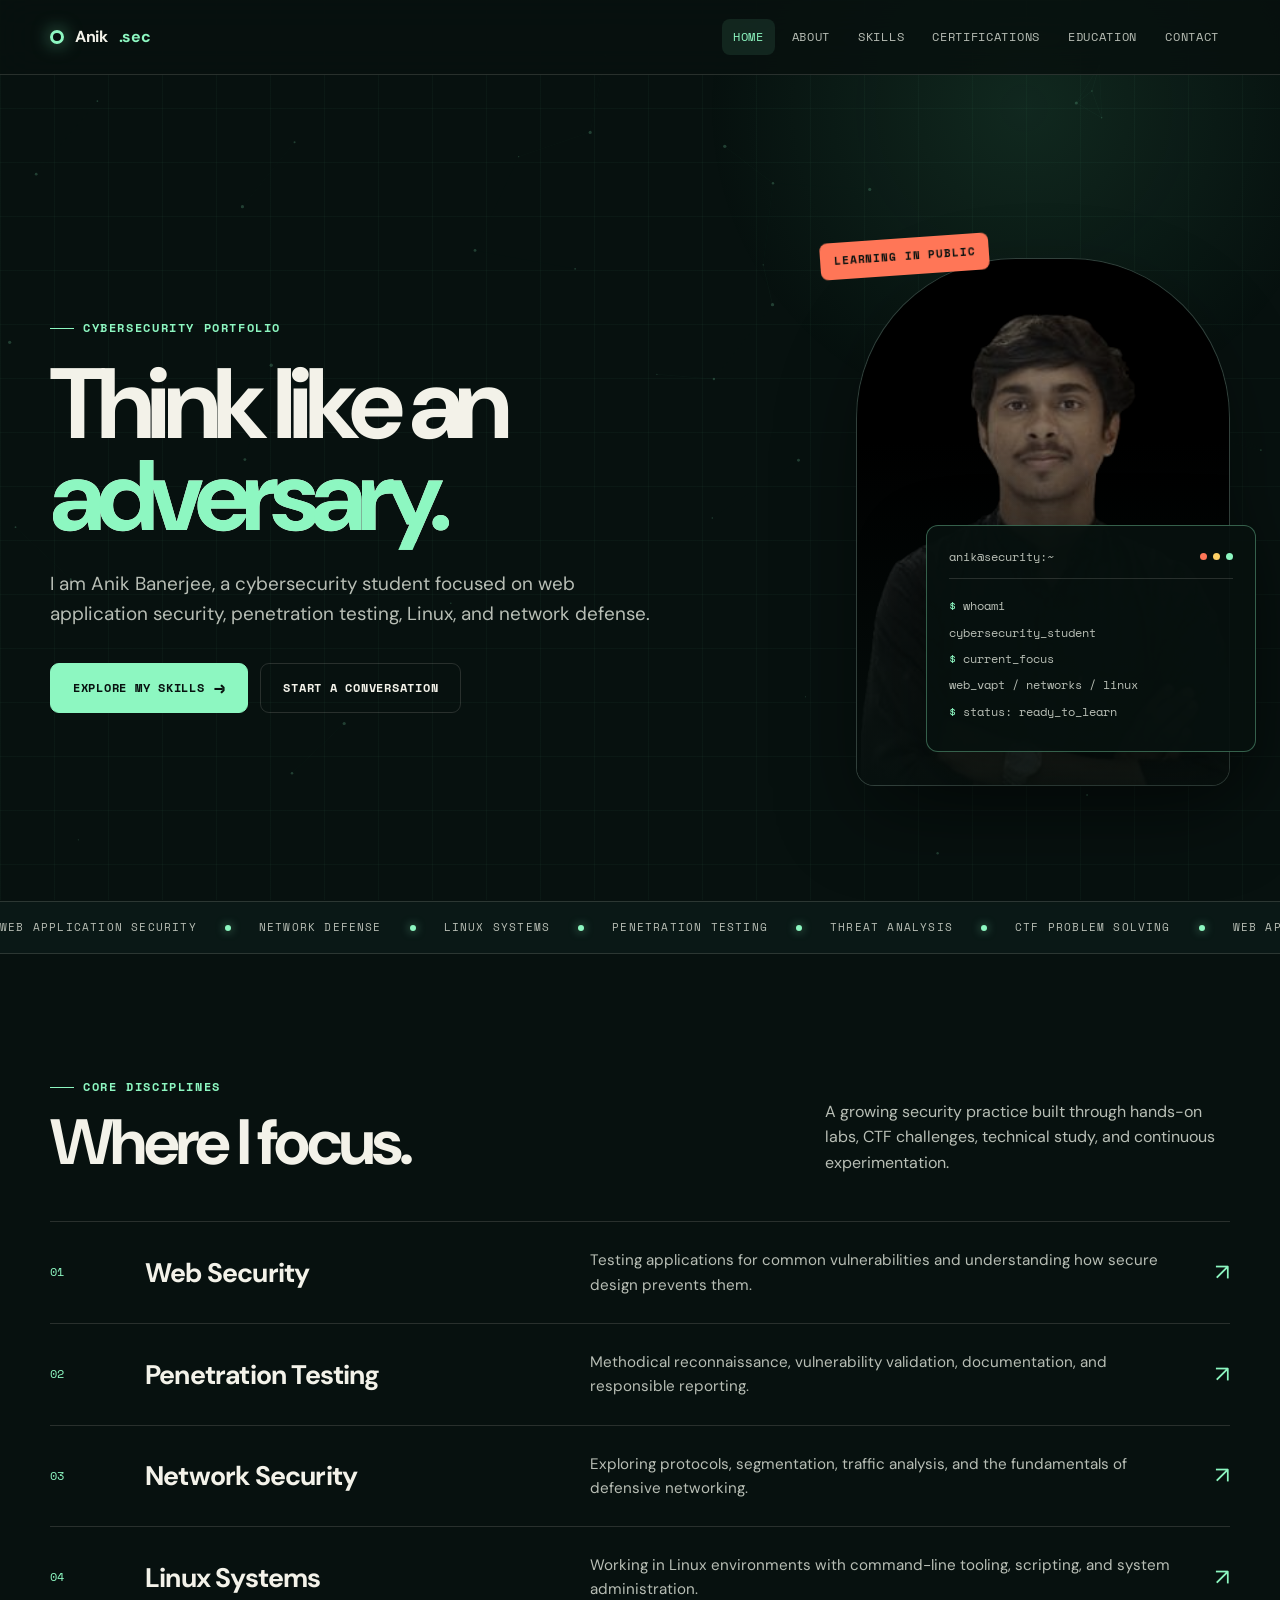
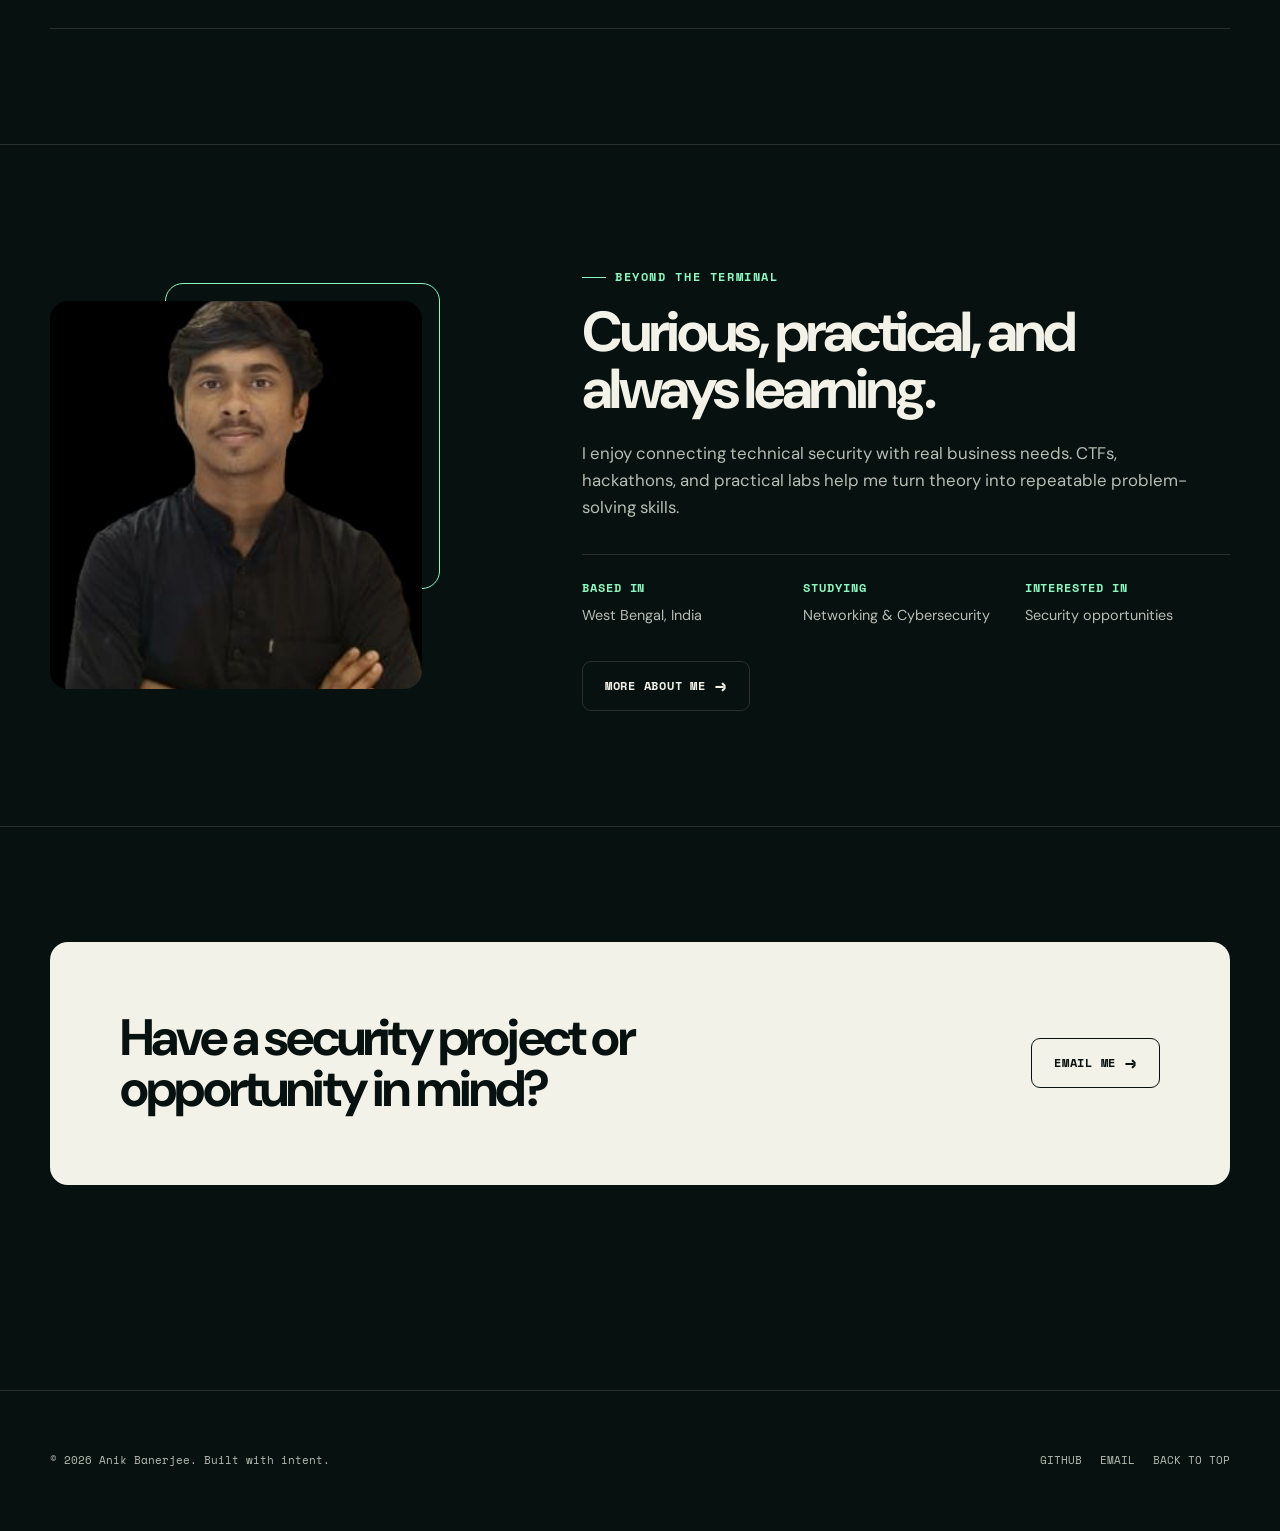
==== commit a9104f00: "Refine portrait sizing" ====
--- a/index.html
+++ b/index.html
@@ -45,7 +45,7 @@
                 <div class="hero-visual" data-reveal>
                     <span class="status-chip">Learning in public</span>
                     <div class="media-frame">
-                        <img src="anikimg.jpeg" alt="Anik Banerjee working toward a career in cybersecurity" width="700" height="875">
+                        <img src="anikimg.jpeg" alt="Anik Banerjee working toward a career in cybersecurity" width="290" height="388">
                     </div>
                     <div class="terminal-card">
                         <div class="terminal-top">
@@ -120,7 +120,7 @@
         <section class="section">
             <div class="page-shell split-feature">
                 <div class="portrait-frame" data-reveal>
-                    <img src="anikimg.jpeg" alt="Portrait of Anik Banerjee" width="700" height="875">
+                    <img src="anikimg.jpeg" alt="Portrait of Anik Banerjee" width="290" height="388">
                 </div>
                 <div class="feature-copy" data-reveal>
                     <span class="eyebrow">Beyond the terminal</span>
--- a/styles.css
+++ b/styles.css
@@ -358,8 +358,10 @@
 
 .hero-visual {
     position: relative;
-    align-self: stretch;
-    min-height: 530px;
+    width: min(100%, 410px);
+    aspect-ratio: 290 / 388;
+    align-self: center;
+    justify-self: end;
 }
 
 .media-frame {
@@ -637,7 +639,7 @@
 
 .portrait-frame {
     position: relative;
-    max-width: 460px;
+    max-width: 390px;
     padding: 18px 18px 0 0;
 }
 
@@ -656,7 +658,7 @@
     position: relative;
     z-index: 1;
     width: 100%;
-    aspect-ratio: 4 / 5;
+    aspect-ratio: 290 / 388;
     border-radius: var(--radius);
     object-fit: cover;
     filter: saturate(0.78) contrast(1.03);
@@ -1296,7 +1298,8 @@
     }
 
     .hero-visual {
-        min-height: 570px;
+        min-height: 0;
+        justify-self: center;
     }
 
     .media-frame {
@@ -1373,7 +1376,8 @@
     }
 
     .hero-visual {
-        min-height: 490px;
+        width: min(100% - 12px, 360px);
+        min-height: 0;
     }
 
     .media-frame {
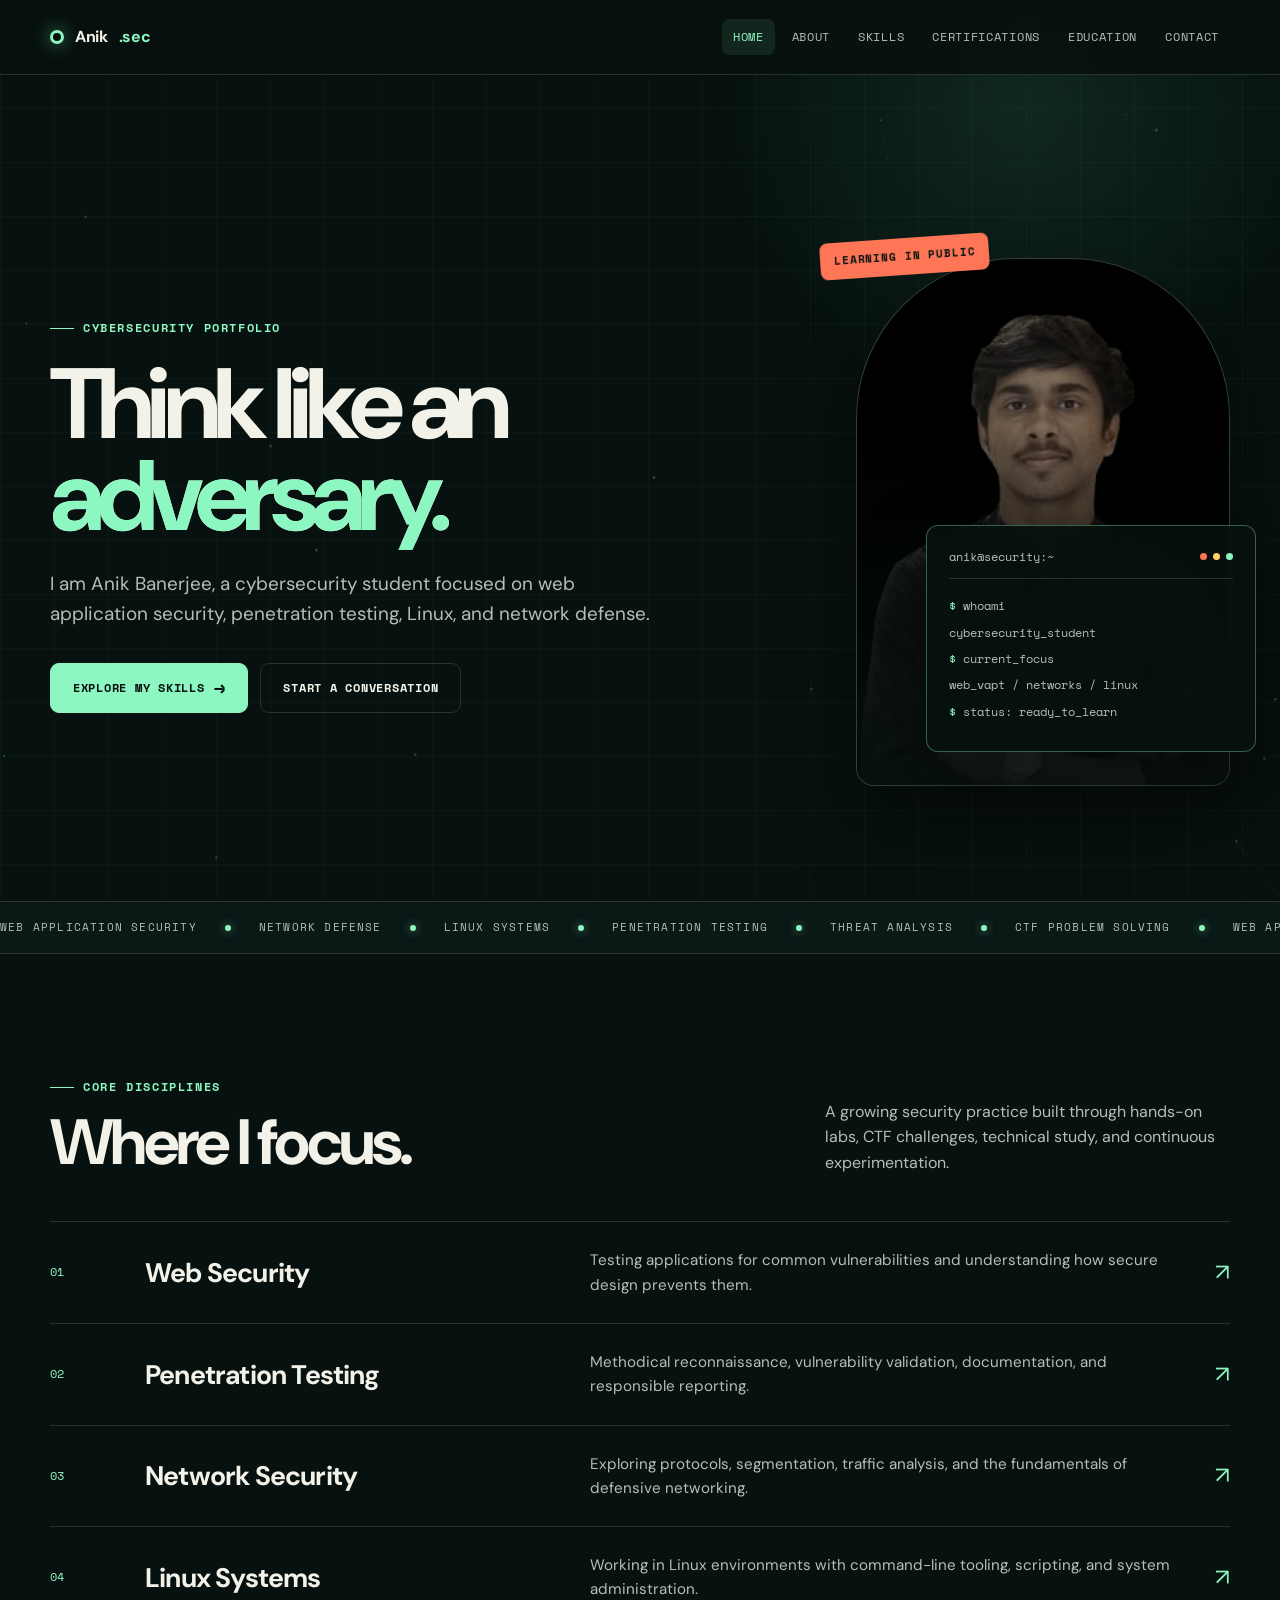
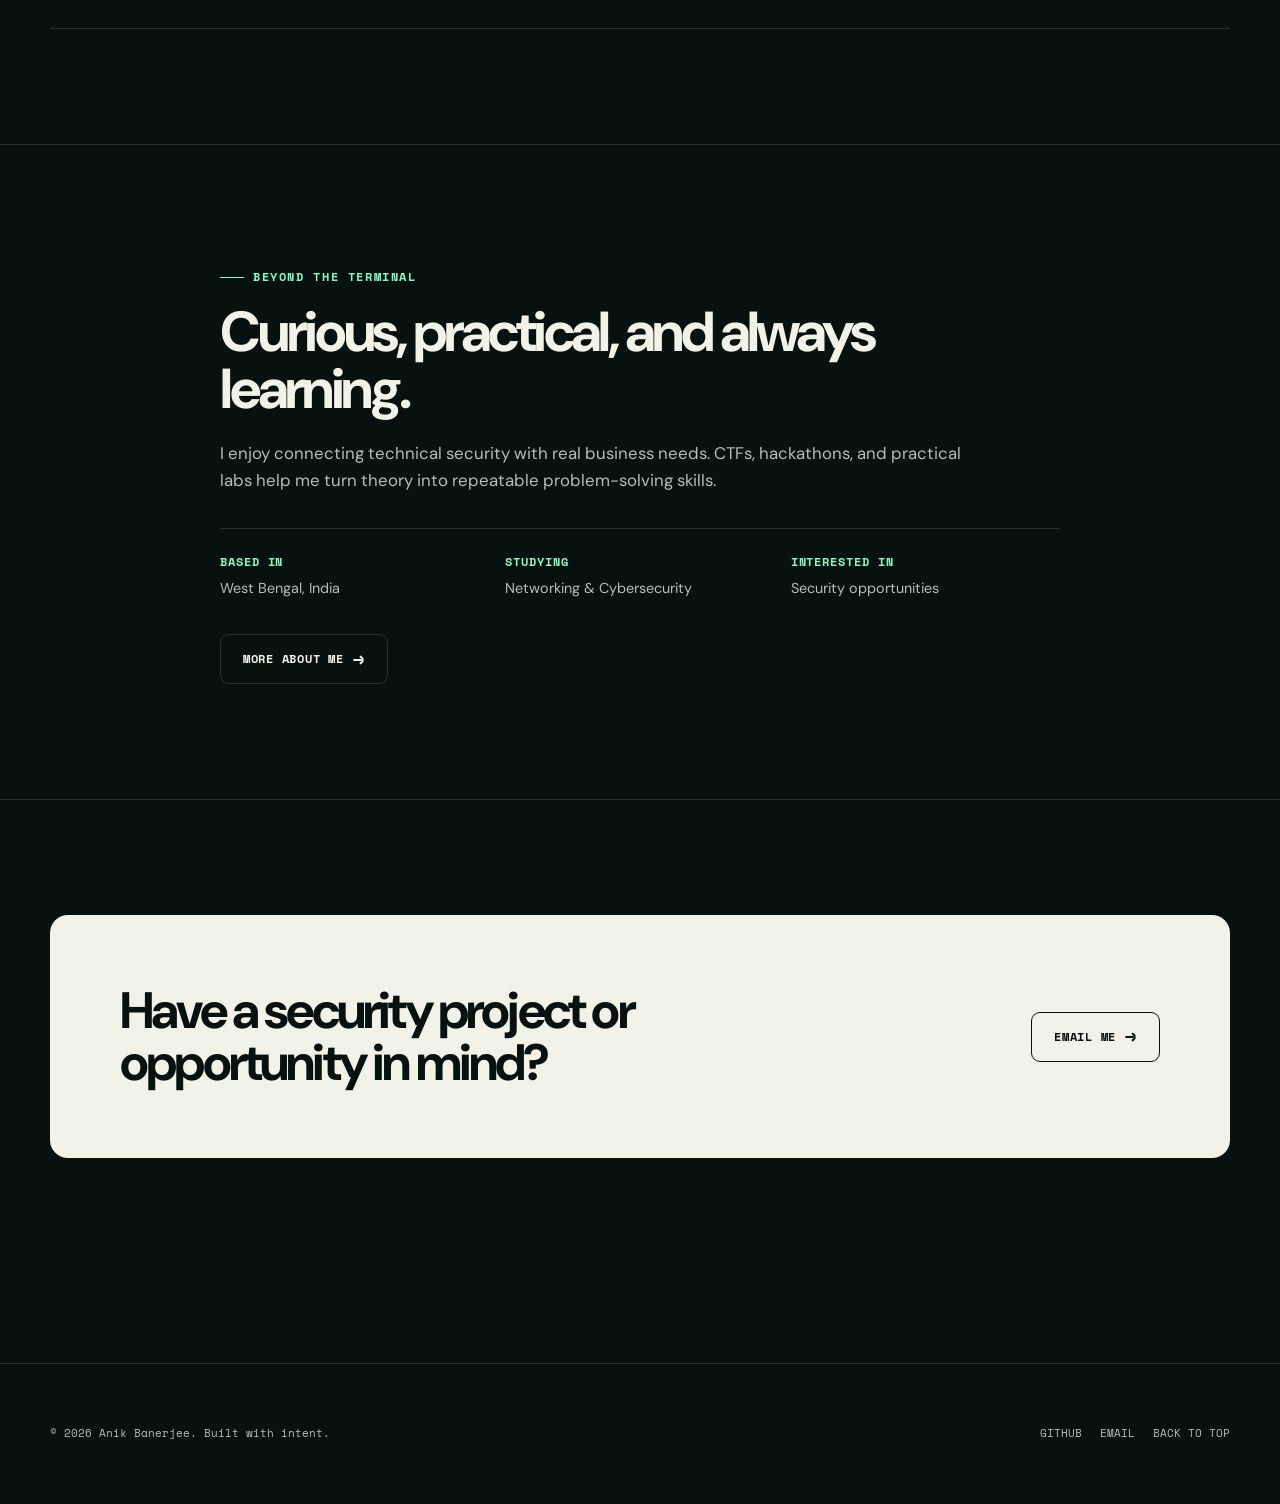
==== commit cc32b42b: "Remove repeated homepage portrait" ====
--- a/index.html
+++ b/index.html
@@ -118,11 +118,8 @@
         </section>
 
         <section class="section">
-            <div class="page-shell split-feature">
-                <div class="portrait-frame" data-reveal>
-                    <img src="anikimg.jpeg" alt="Portrait of Anik Banerjee" width="290" height="388">
-                </div>
-                <div class="feature-copy" data-reveal>
+            <div class="page-shell">
+                <div class="feature-copy feature-copy-wide" data-reveal>
                     <span class="eyebrow">Beyond the terminal</span>
                     <h2>Curious, practical, and always learning.</h2>
                     <p>I enjoy connecting technical security with real business needs. CTFs, hackathons, and practical labs help me turn theory into repeatable problem-solving skills.</p>
--- a/styles.css
+++ b/styles.css
@@ -677,6 +677,15 @@
     font-size: 1.05rem;
 }
 
+.feature-copy-wide {
+    max-width: 840px;
+    margin: 0 auto;
+}
+
+.feature-copy-wide > p {
+    max-width: 760px;
+}
+
 .fact-row {
     margin-top: 34px;
     padding-top: 24px;
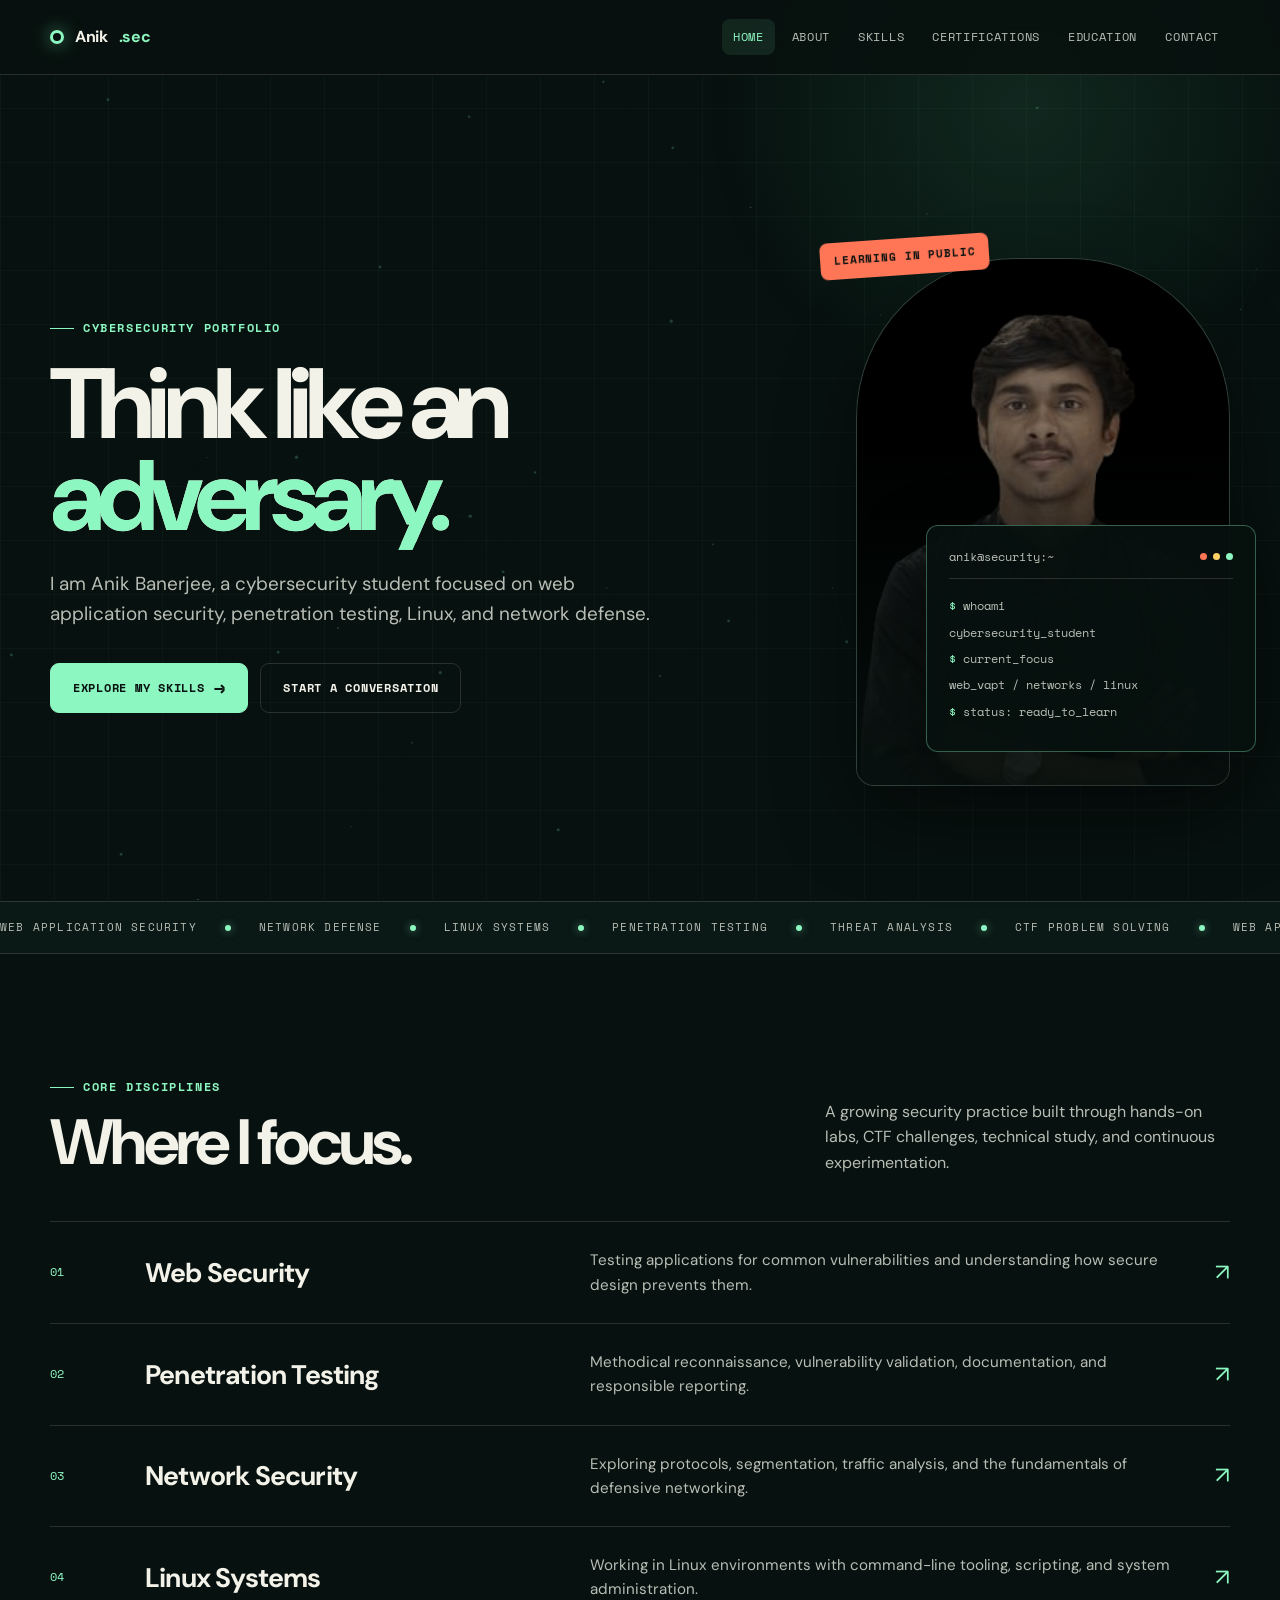
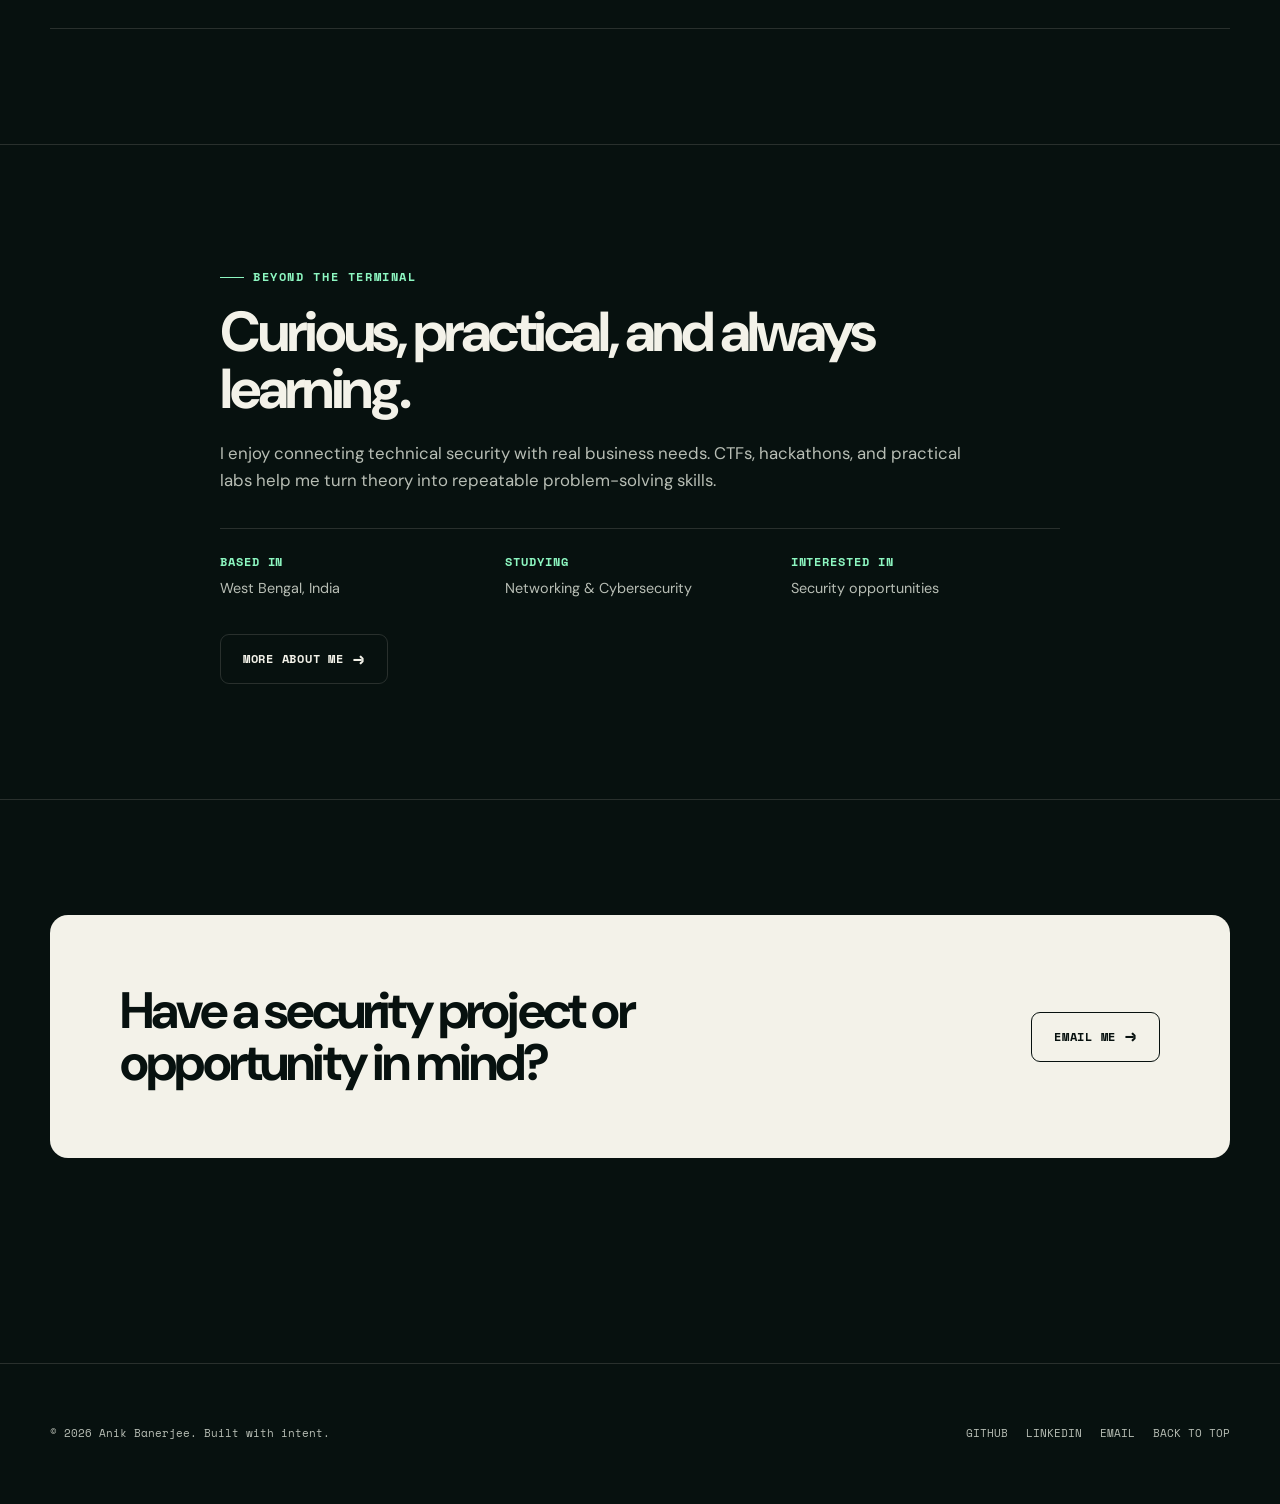
==== commit 9bc1e545: "Add LinkedIn profile links" ====
--- a/index.html
+++ b/index.html
@@ -150,6 +150,7 @@
             <p>&copy; <span data-year></span> Anik Banerjee. Built with intent.</p>
             <div class="footer-links">
                 <a href="https://github.com/spideyanik" target="_blank" rel="noopener noreferrer">GitHub</a>
+                <a href="https://www.linkedin.com/in/anik-banerjee-84735a32b" target="_blank" rel="noopener noreferrer">LinkedIn</a>
                 <a href="mailto:banerjeeanik888@gmail.com">Email</a>
                 <a href="#main-content">Back to top</a>
             </div>
--- a/styles.css
+++ b/styles.css
@@ -1159,6 +1159,12 @@
     margin-top: 24px;
 }
 
+.profile-links {
+    display: flex;
+    flex-wrap: wrap;
+    gap: 12px 24px;
+}
+
 .availability {
     margin-top: 18px;
     display: flex;
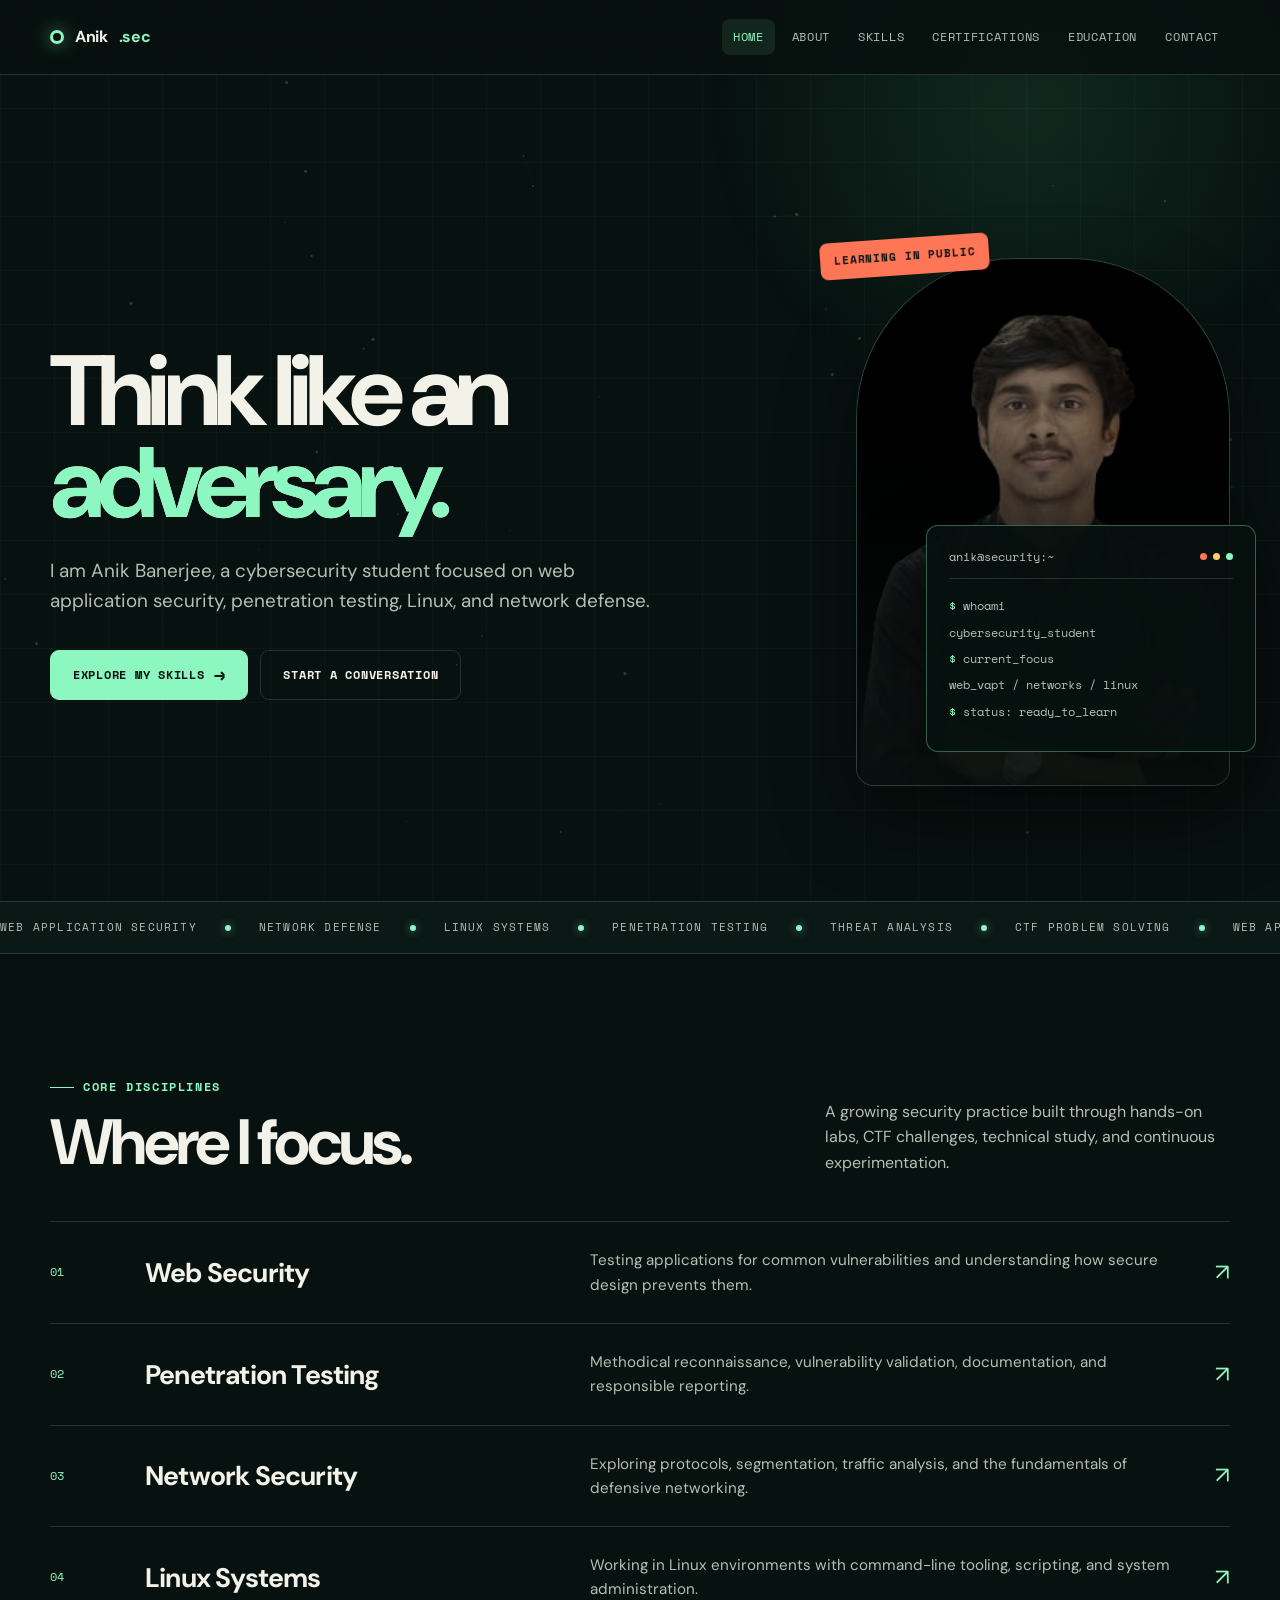
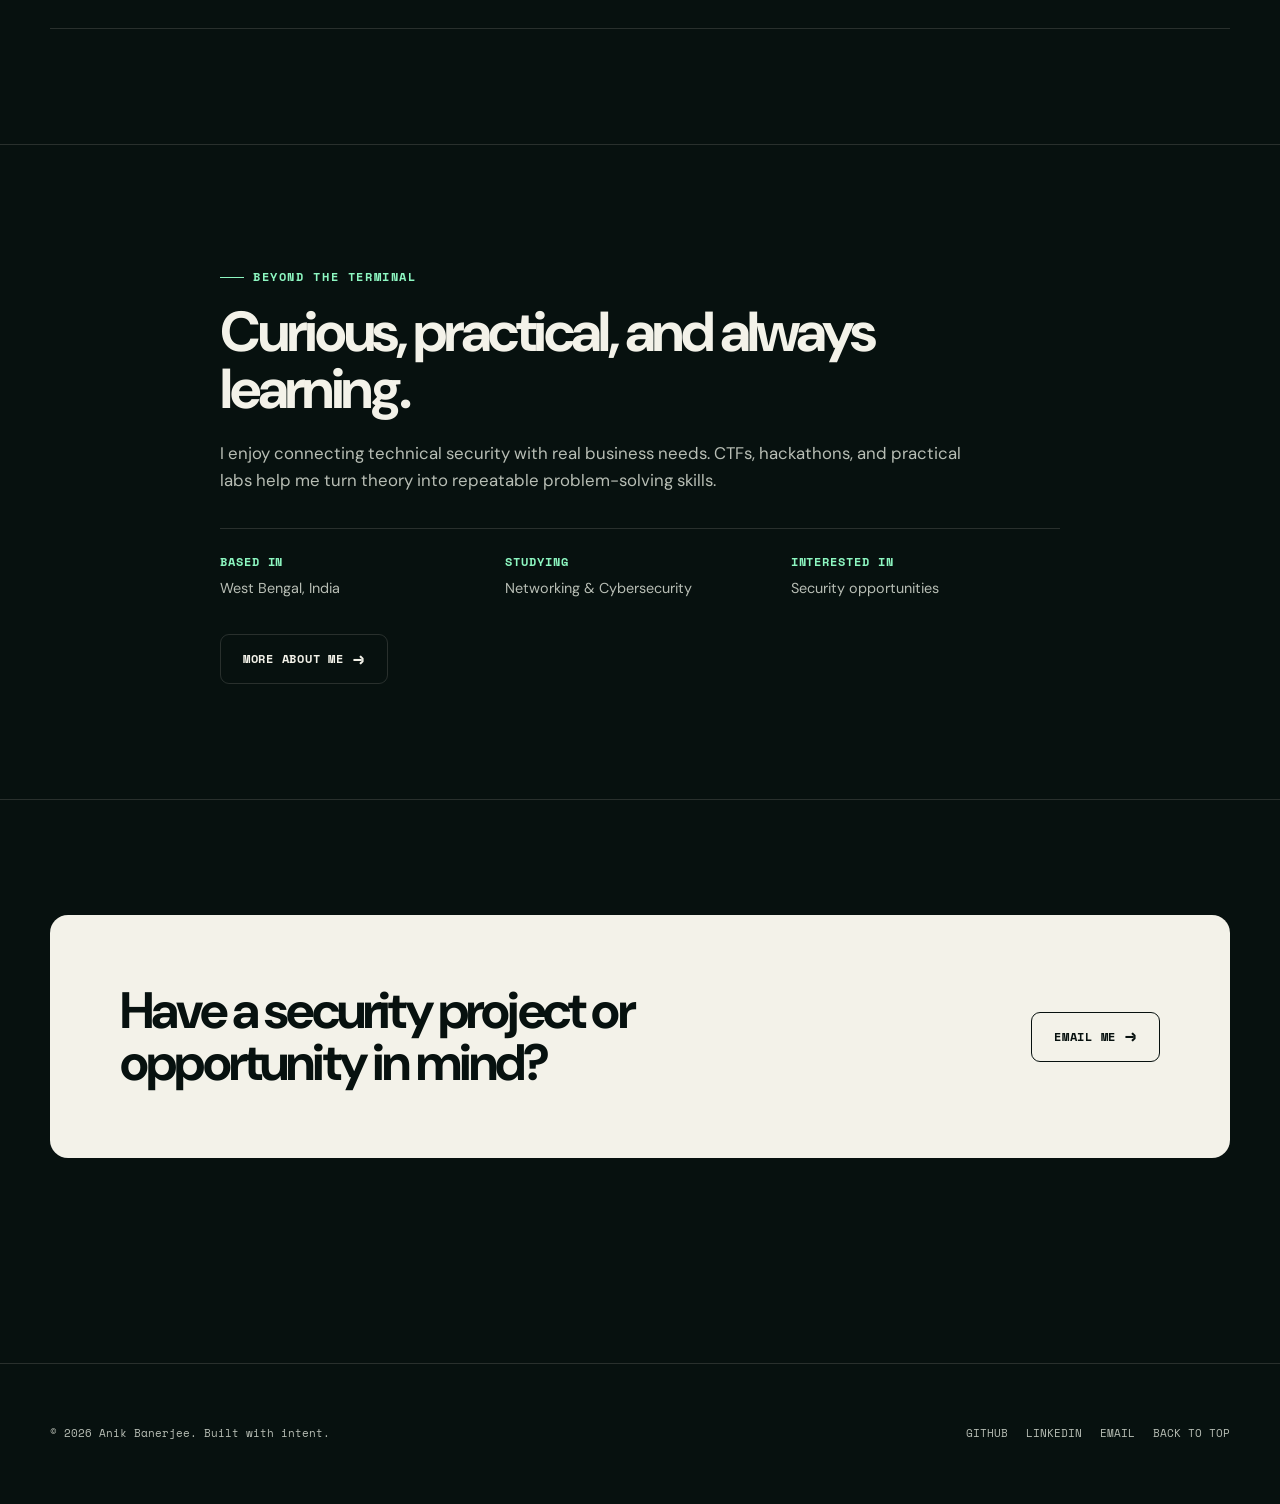
==== commit 50557331: "Remove homepage portfolio label" ====
--- a/index.html
+++ b/index.html
@@ -33,7 +33,6 @@
         <div class="page-shell">
             <section class="hero">
                 <div class="hero-copy" data-reveal>
-                    <span class="eyebrow">Cybersecurity portfolio</span>
                     <h1>Think like an <span>adversary.</span></h1>
                     <p>I am Anik Banerjee, a cybersecurity student focused on web application security, penetration testing, Linux, and network defense.</p>
                     <div class="hero-actions">
